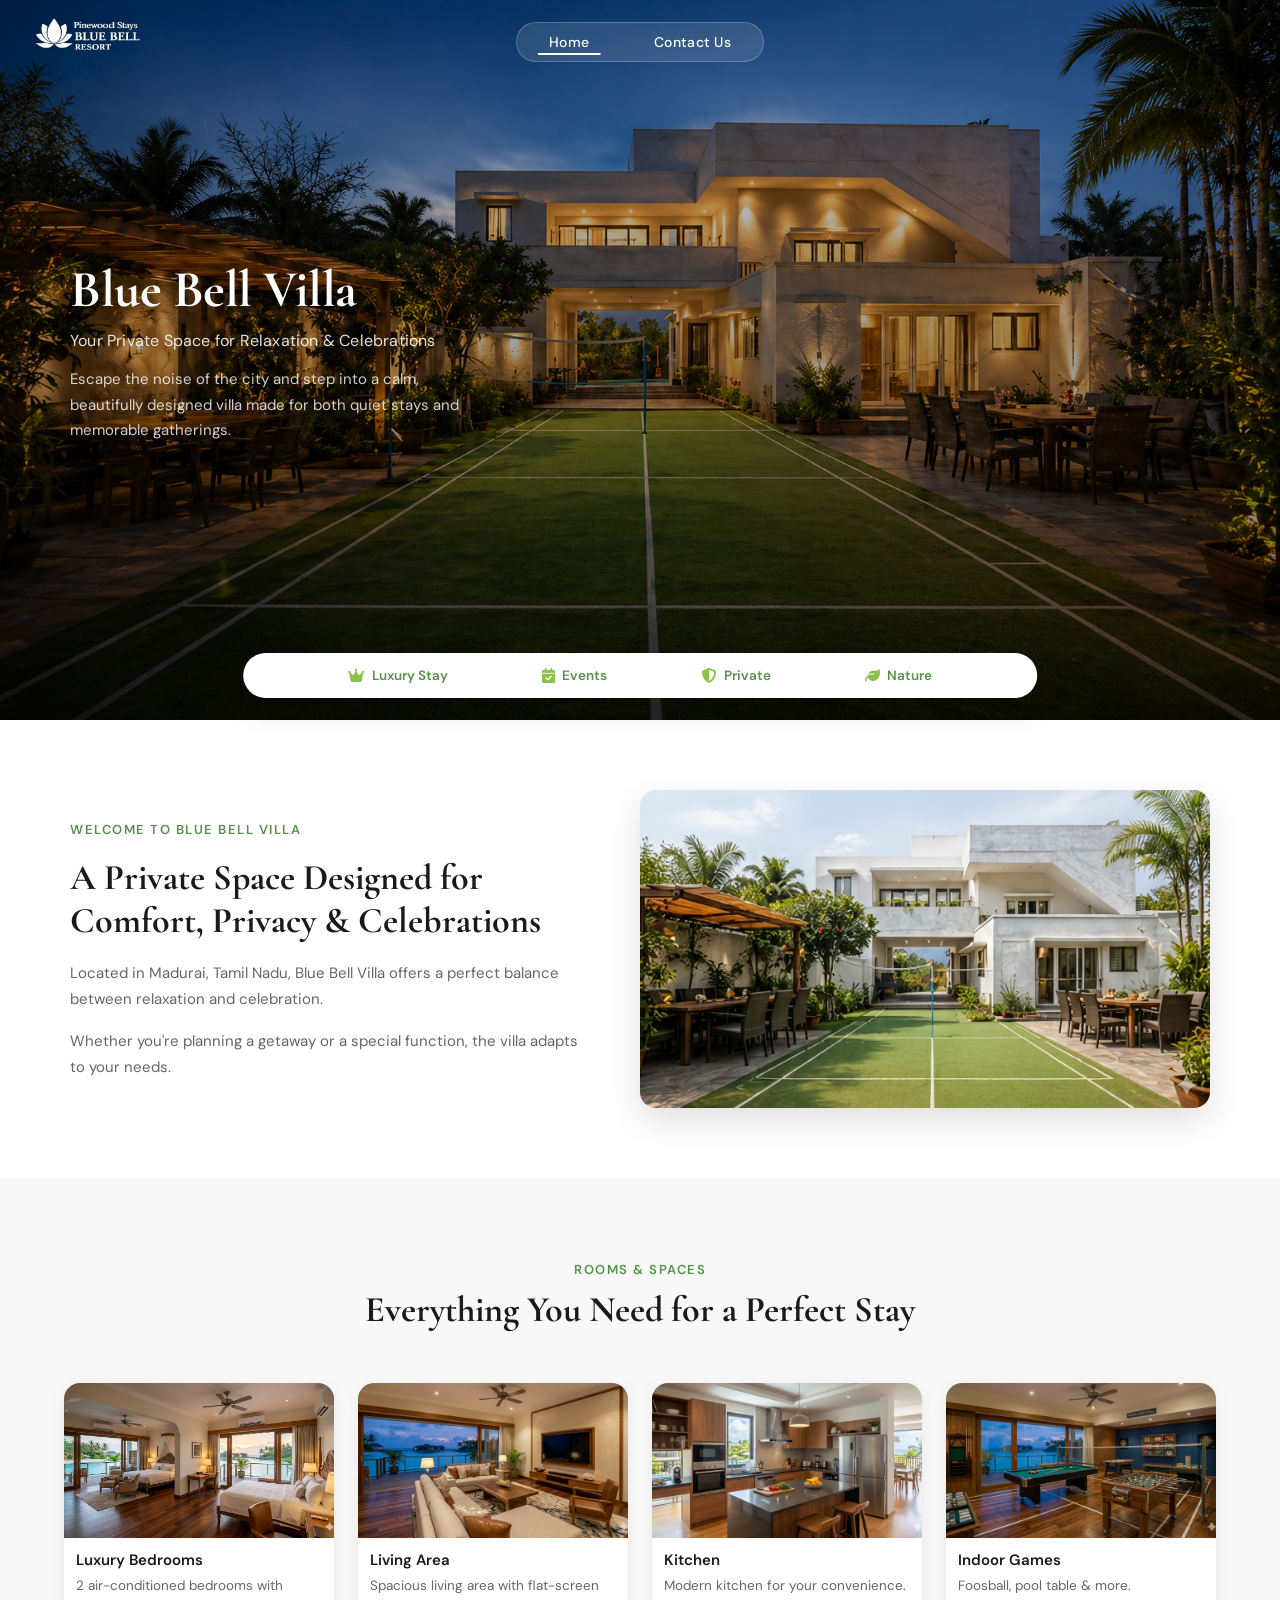
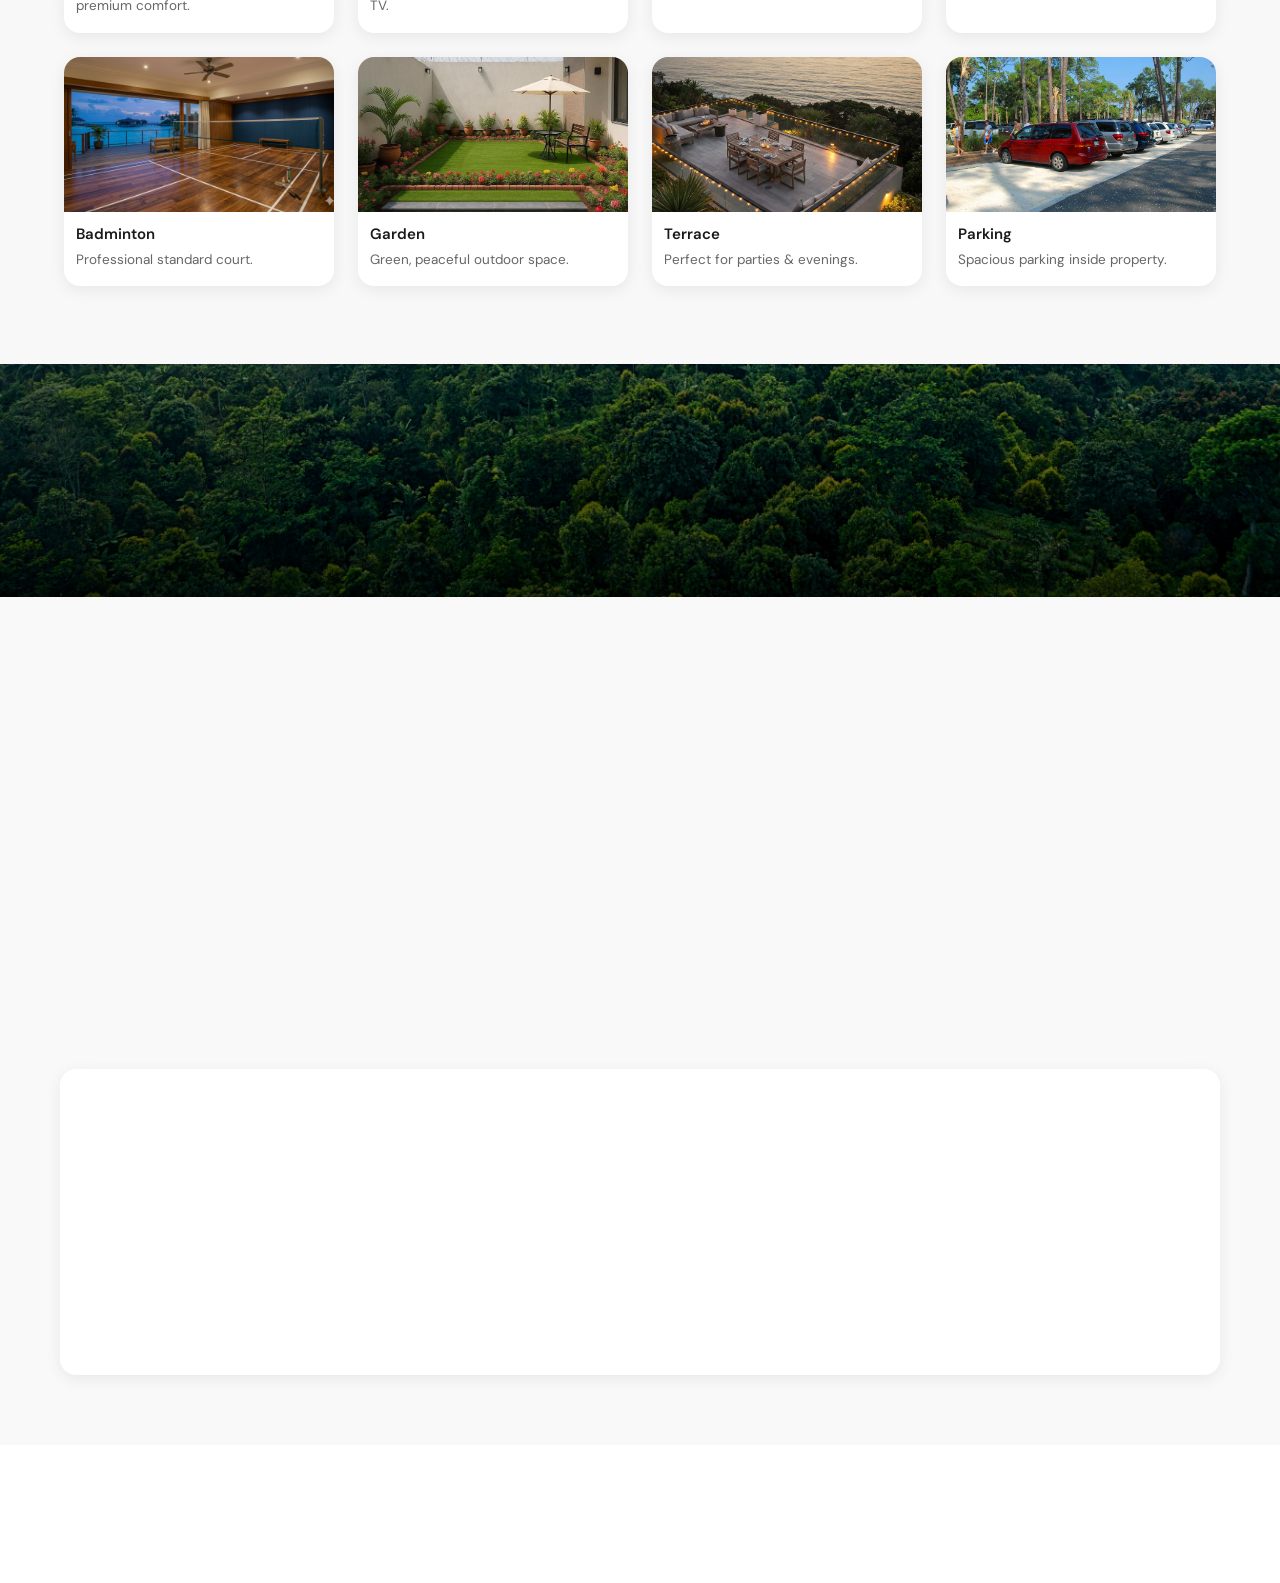
==== index.html @ d3c5258e "Initial project upload" ====
<!DOCTYPE html>
<html lang="en">
<head>
    <meta charset="UTF-8">
    <link rel="stylesheet" href="index.css">
    <link rel="stylesheet" href="https://cdnjs.cloudflare.com/ajax/libs/font-awesome/6.5.0/css/all.min.css">
    <meta name="viewport" content="width=device-width, initial-scale=1.0">
    <title>Bluebell Resort</title>
</head>

<body>

<header class="reveal">
    <div class="logo">
        <img src="images/Logo.png" alt="Bluebell Logo">
    </div>
    <div class="navigate">
        <a href="index.html" class="active">Home</a>
        <a href="contact.html">Contact Us</a>
    </div>
</header>

<section class="hero">
    <div class="container">
        <div class="intro reveal">
            <h2>Blue Bell Villa</h2>
            <h4>Your Private Space for Relaxation &amp; Celebrations</h4>
            <p>Escape the noise of the city and step into a calm, beautifully designed villa made for both quiet stays and memorable gatherings.</p>
        </div>
    </div>

    <div class="bottom-content reveal delay-2">
        <div class="feature"><i class="fa-solid fa-crown"></i> Luxury Stay</div>
        <div class="feature"><i class="fa-solid fa-calendar-check"></i> Events</div>
        <div class="feature"><i class="fa-solid fa-shield-halved"></i> Private</div>
        <div class="feature"><i class="fa-solid fa-leaf"></i> Nature</div>
    </div>
</section>

<section class="main">
    <div class="container">
        <div class="welcome-section reveal">
            <p>Welcome to Blue Bell Villa</p>
            <h2>A Private Space Designed for Comfort, Privacy &amp; Celebrations</h2>
            <p>Located in Madurai, Tamil Nadu, Blue Bell Villa offers a perfect balance between relaxation and celebration.</p>
            <p>Whether you're planning a getaway or a special function, the villa adapts to your needs.</p>
        </div>
        <img src="./images/resort-image.png" alt="resort-image" class="reveal delay-2">
    </div>
</section>

<section class="rooms">
    <div class="rooms-header reveal">
        <p class="sub-title">Rooms &amp; Spaces</p>
        <h2>Everything You Need for a Perfect Stay</h2>
    </div>

    <div class="rooms-grid">
        <div class="card reveal delay-1">
            <img src="images/Luxury Bedrooms.jpg" alt="Luxury Bedrooms">
            <h4>Luxury Bedrooms</h4>
            <p>2 air-conditioned bedrooms with premium comfort.</p>
        </div>
        <div class="card reveal delay-2">
            <img src="images/Living Area.png" alt="Living Area">
            <h4>Living Area</h4>
            <p>Spacious living area with flat-screen TV.</p>
        </div>
        <div class="card reveal delay-3">
            <img src="images/Fully Equipped Modern Kitchen.png" alt="Kitchen">
            <h4>Kitchen</h4>
            <p>Modern kitchen for your convenience.</p>
        </div>
        <div class="card reveal delay-4">
            <img src="images/Indoor games.png" alt="Indoor Games">
            <h4>Indoor Games</h4>
            <p>Foosball, pool table &amp; more.</p>
        </div>
        <div class="card reveal delay-1">
            <img src="images/Badmitton court.png" alt="Badminton">
            <h4>Badminton</h4>
            <p>Professional standard court.</p>
        </div>
        <div class="card reveal delay-2">
            <img src="images/Garden area.jpg" alt="Garden">
            <h4>Garden</h4>
            <p>Green, peaceful outdoor space.</p>
        </div>
        <div class="card reveal delay-3">
            <img src="images/Open terrace.jpg" alt="Terrace">
            <h4>Terrace</h4>
            <p>Perfect for parties &amp; evenings.</p>
        </div>
        <div class="card reveal delay-4">
            <img src="images/Ample parking.jpg" alt="Parking">
            <h4>Parking</h4>
            <p>Spacious parking inside property.</p>
        </div>
    </div>
</section>

<section class="sm-sec">
    <div class="sm-div">
        <h1 class="reveal">Celebrate, Play, Relax — All in One Place</h1>
        <div class="feature-strip">
            <div class="feature-item reveal delay-1">
                <i class="fa-solid fa-house"></i>
                <div>
                    <p>Spacious Villa</p>
                    <span>Large Groups</span>
                </div>
            </div>
            <div class="feature-item reveal delay-2">
                <i class="fa-solid fa-person-running"></i>
                <div>
                    <p>Indoor &amp; Outdoor</p>
                    <span>Activities</span>
                </div>
            </div>
            <div class="feature-item reveal delay-3">
                <i class="fa-solid fa-calendar-check"></i>
                <div>
                    <p>Events</p>
                    <span>Celebrations</span>
                </div>
            </div>
            <div class="feature-item reveal delay-4">
                <i class="fa-solid fa-location-dot"></i>
                <div>
                    <p>Peaceful</p>
                    <span>Location</span>
                </div>
            </div>
        </div>
    </div>
</section>

<section class="occasion">
    <div class="occasion-header reveal">
        <h2>Perfect For Every Occasion</h2>
    </div>

    <div class="occasion-cards">
        <div class="o-card reveal delay-1">
            <img src="images/birthday parties.jpg" alt="Birthday Parties">
            <h4>Birthday Parties</h4>
            <p>Make birthdays memorable with your loved ones.</p>
        </div>
        <div class="o-card reveal delay-2">
            <img src="images/Pre-wedding.jpg" alt="Pre-Wedding Shoots">
            <h4>Pre-Wedding Shoots</h4>
            <p>Capture beautiful moments in a stunning setting.</p>
        </div>
        <div class="o-card reveal delay-3">
            <img src="images/haldi.jpg" alt="Haldi Functions">
            <h4>Haldi Functions</h4>
            <p>Celebrate traditions with joy &amp; togetherness.</p>
        </div>
        <div class="o-card reveal delay-4">
            <img src="images/60th marriage.jpg" alt="60th Marriage Celebrations">
            <h4>60th Marriage Celebrations</h4>
            <p>Cherish milestones with a grand celebration.</p>
        </div>
    </div>

    <div class="occasion-bottom">
        <div class="o-left reveal">
            <h2>Outdoor Experience</h2>
            <div class="o-feature">
                <i class="fa-solid fa-tree"></i>
                <p>Lush Green Garden</p>
            </div>
            <div class="o-feature">
                <i class="fa-solid fa-wind"></i>
                <p>Fresh Air &amp; Nature</p>
            </div>
            <div class="o-feature">
                <i class="fa-solid fa-users"></i>
                <p>Perfect for Gatherings</p>
            </div>
        </div>

        <div class="o-center reveal delay-2">
            <img src="images/outdoor.jpg" alt="Outdoor">
        </div>

        <div class="o-right reveal delay-3">
            <h3>Ready to Plan Your Stay?</h3>
            <button>Book Your Stay Now</button>
        </div>
    </div>
</section>

<footer class="footer reveal">
    <div class="footer-container">
        <div class="footer-left">
            <img src="images/Logo.png" alt="Bluebell Logo">
        </div>
        <div class="footer-center">
            <p><i class="fa-solid fa-phone"></i> +91 97980 12345</p>
            <p><i class="fa-solid fa-envelope"></i> info@bluebellvilla.com</p>
        </div>
        <div class="footer-right">
            <p><i class="fa-solid fa-location-dot"></i> Madurai</p>
            <div class="social-icons">
                <i class="fa-brands fa-facebook"></i>
                <i class="fa-brands fa-instagram"></i>
                <i class="fa-brands fa-whatsapp"></i>
            </div>
        </div>
    </div>
</footer>

<script>
    const reveals = document.querySelectorAll(".reveal");

    function revealOnScroll() {
        const trigger = window.innerHeight * 0.88;
        reveals.forEach(el => {
            if (el.getBoundingClientRect().top < trigger) {
                el.classList.add("active");
            }
        });
    }

    window.addEventListener("scroll", revealOnScroll);

    setTimeout(revealOnScroll, 80);
</script>

</body>
</html>
---- index.css ----
@import url('https://fonts.googleapis.com/css2?family=Cormorant+Garamond:wght@400;500;600;700&family=DM+Sans:wght@300;400;500;600&display=swap');

* {
    box-sizing: border-box;
}

:root {
    --green: #58904d;
    --green-dark: #2d5a27;
    --green-light: #eef5ec;
    --green-accent: #8bc34a;
    --text-dark: #1a1a1a;
    --text-mid: #444;
    --text-light: #666;
    --bg-soft: #f8f8f8;
    --white: #ffffff;
    --shadow-sm: 0 4px 16px rgba(0,0,0,0.07);
    --shadow-md: 0 12px 32px rgba(0,0,0,0.13);
    --radius: 16px;
    --radius-sm: 10px;
    --radius-pill: 30px;
}

body {
    margin: 0;
    font-family: 'DM Sans', sans-serif;
    overflow-x: hidden;
    color: var(--text-dark);
    background: var(--white);
}

/* ─── HEADER ─── */

header {
    position: absolute;
    width: 100%;
    top: 0;
    left: 0;
    display: flex;
    justify-content: center;
    align-items: center;
    padding: 22px 30px;
    z-index: 10;
}

.logo {
    position: absolute;
    left: 30px;
}

.logo img {
    width: 120px;
}

.navigate {
    display: flex;
    border-radius: var(--radius-pill);
    background: rgba(255,255,255,0.12);
    backdrop-filter: blur(10px);
    border: 1px solid rgba(255,255,255,0.22);
    overflow: hidden;
}

.navigate a {
    text-align: center;
    padding: 10px 32px;
    text-decoration: none;
    color: white;
    font-family: 'DM Sans', sans-serif;
    font-size: 14px;
    font-weight: 500;
    letter-spacing: 0.3px;
    position: relative;
    display: inline-block;
    will-change: transform;
}

.navigate a::after {
    content: "";
    position: absolute;
    left: 50%;
    bottom: 6px;
    width: 60%;
    height: 2px;
    background: white;
    border-radius: 2px;
    transform: translateX(-50%) scaleX(0);
    transform-origin: center;
    transition: transform 0.28s ease;
}

.navigate a:hover::after,
.navigate a.active::after {
    transform: translateX(-50%) scaleX(1);
}

/* ─── HERO ─── */

.hero {
    height: 80vh;
    display: flex;
    align-items: center;
    position: relative;
    background-image:
        linear-gradient(rgba(0,0,0,0.18), rgba(0,0,0,0.58)),
        url("images/hero.png");
    background-size: cover;
    background-position: center;
    background-repeat: no-repeat;
}

.container {
    max-width: 1200px;
    margin: 0 auto;
    padding: 0 30px;
}

.hero .container {
    display: flex;
    justify-content: space-between;
    align-items: center;
    width: 100%;
}

.intro {
    width: 50%;
    color: white;
}

.intro h2 {
    font-family: 'Cormorant Garamond', serif;
    font-size: 52px;
    font-weight: 700;
    line-height: 1.1;
    margin: 0 0 12px;
    letter-spacing: -0.5px;
}

.intro h4 {
    font-size: 16px;
    font-weight: 400;
    margin: 0 0 16px;
    opacity: 0.88;
    letter-spacing: 0.2px;
}

.intro p {
    font-size: 15px;
    line-height: 1.7;
    opacity: 0.8;
    max-width: 400px;
}

.bottom-content {
    width: 62%;
    position: absolute;
    bottom: 22px;
    left: 50%;
    transform: translateX(-50%);
    display: flex;
    justify-content: space-evenly;
    gap: 20px;
    padding: 14px 30px;
    background: white;
    border-radius: var(--radius-pill);
    color: var(--green);
    font-size: 13.5px;
    font-weight: 600;
    box-shadow: var(--shadow-md);
}

.feature {
    display: flex;
    align-items: center;
    gap: 7px;
}

.feature i {
    font-size: 15px;
    color: var(--green-accent);
}

/* ─── MAIN WELCOME ─── */

.main {
    padding: 70px 0;
}

.main .container {
    display: flex;
    align-items: center;
    gap: 50px;
}

.welcome-section {
    width: 50%;
}

.welcome-section p:first-child {
    color: var(--green);
    font-weight: 600;
    font-size: 13px;
    letter-spacing: 1.5px;
    text-transform: uppercase;
    margin-bottom: 14px;
}

.welcome-section h2 {
    font-family: 'Cormorant Garamond', serif;
    font-size: 36px;
    font-weight: 700;
    line-height: 1.2;
    margin: 0 0 18px;
    color: var(--text-dark);
}

.welcome-section p {
    color: var(--text-light);
    line-height: 1.75;
    font-size: 15px;
    margin-bottom: 12px;
}

.main img {
    width: 50%;
    border-radius: var(--radius);
    object-fit: cover;
    box-shadow: var(--shadow-md);
}

/* ─── ROOMS ─── */

.rooms {
    padding: 70px 60px;
    background: var(--bg-soft);
}

.rooms-header {
    text-align: center;
    margin-bottom: 44px;
}

.sub-title {
    color: var(--green);
    font-weight: 600;
    font-size: 13px;
    letter-spacing: 1.5px;
    text-transform: uppercase;
    display: block;
    margin-bottom: 10px;
}

.rooms-header h2 {
    font-family: 'Cormorant Garamond', serif;
    font-size: 36px;
    font-weight: 700;
    margin: 0;
    color: var(--text-dark);
}

.rooms-grid {
    display: grid;
    grid-template-columns: repeat(4, 1fr);
    gap: 24px;
    padding: 8px 4px;
}

/* ─── CARD (hover fixed) ─── */

.card {
    background: white;
    border-radius: var(--radius);
    overflow: hidden;
    padding-bottom: 16px;
    box-shadow: var(--shadow-sm);
}

.card img {
    width: 100%;
    height: 155px;
    object-fit: cover;
    display: block;
    transition: transform 0.42s ease;
}

.card:hover img {
    transform: scale(1.04);
}

.card h4 {
    margin: 12px 12px 6px;
    font-size: 15px;
    font-weight: 600;
    color: var(--text-dark);
}

.card p {
    margin: 0 12px;
    font-size: 13.5px;
    color: var(--text-light);
    line-height: 1.5;
}

/* ─── SM SECTION ─── */

.sm-sec {
    padding: 50px 30px;
    display: flex;
    align-items: center;
    justify-content: center;
    background-image:
        linear-gradient(rgba(0,0,0,0.32), rgba(0,0,0,0.68)),
        url("./images/bg.jpg");
    background-size: cover;
    background-position: center bottom;
    background-repeat: no-repeat;
}

.sm-div {
    width: 100%;
    max-width: 1100px;
    text-align: center;
    color: white;
}

.sm-div h1 {
    font-family: 'Cormorant Garamond', serif;
    font-size: 38px;
    font-weight: 700;
    margin: 0 0 44px;
    letter-spacing: -0.3px;
}

.feature-strip {
    display: flex;
    justify-content: center;
    align-items: center;
    gap: 50px;
}

.feature-item {
    display: flex;
    align-items: center;
    gap: 12px;
}

.feature-item i {
    font-size: 24px;
    color: var(--green-accent);
}

.feature-item p {
    margin: 0 0 2px;
    font-weight: 600;
    font-size: 15px;
}

.feature-item span {
    font-size: 13px;
    color: rgba(255,255,255,0.65);
}

/* ─── OCCASION ─── */

.occasion {
    padding: 70px 60px;
    background: #f9f9f9;
}

.occasion-header {
    text-align: center;
    margin-bottom: 44px;
}

.occasion-header h2 {
    font-family: 'Cormorant Garamond', serif;
    font-size: 36px;
    font-weight: 700;
    margin: 0;
    color: var(--text-dark);
}

.occasion-cards {
    display: grid;
    grid-template-columns: repeat(4, 1fr);
    gap: 24px;
    margin-bottom: 50px;
    padding: 8px 4px;
}

/* ─── O-CARD (hover fixed) ─── */

.o-card {
    background: white;
    border-radius: var(--radius);
    overflow: hidden;
    padding-bottom: 16px;
    text-align: center;
    box-shadow: var(--shadow-sm);
}

.o-card img {
    width: 100%;
    height: 155px;
    object-fit: cover;
    display: block;
    transition: transform 0.42s ease;
}

.o-card:hover img {
    transform: scale(1.05);
}

.o-card h4 {
    margin: 12px 12px 6px;
    font-size: 15px;
    font-weight: 600;
    color: var(--text-dark);
}

.o-card p {
    font-size: 13.5px;
    color: var(--text-light);
    margin: 0 12px;
    line-height: 1.5;
}

/* ─── OCCASION BOTTOM ─── */

.occasion-bottom {
    display: flex;
    gap: 36px;
    align-items: center;
    border-radius: var(--radius);
    padding: 30px 20px;
    background: white;
    box-shadow: var(--shadow-sm);
}

.o-left {
    flex: 1;
    padding-left: 20px;
}

.o-left > h2 {
    font-family: 'Cormorant Garamond', serif;
    font-size: 32px;
    font-weight: 700;
    color: var(--green);
    margin: 0 0 28px;
}

.o-feature {
    display: flex;
    align-items: center;
    gap: 14px;
    margin-bottom: 18px;
}

.o-feature i {
    font-size: 18px;
    color: var(--green);
    background: var(--green-light);
    padding: 10px;
    border-radius: 50%;
    width: 40px;
    height: 40px;
    display: flex;
    align-items: center;
    justify-content: center;
}

.o-feature p {
    margin: 0;
    font-weight: 600;
    font-size: 15px;
    color: var(--text-dark);
}

.o-center {
    flex: 1;
}

.o-center img {
    width: 100%;
    border-radius: var(--radius);
    display: block;
    object-fit: cover;
}

.o-right {
    flex: 1;
    background: var(--green-light);
    padding: 30px 24px;
    border-radius: var(--radius);
}

.o-right h3 {
    font-family: 'Cormorant Garamond', serif;
    font-size: 24px;
    font-weight: 700;
    color: var(--text-dark);
    margin: 0 0 14px;
}

.o-right button {
    margin-top: 12px;
    padding: 12px 26px;
    border: none;
    background: var(--green);
    color: white;
    border-radius: var(--radius-pill);
    font-family: 'DM Sans', sans-serif;
    font-size: 14px;
    font-weight: 600;
    cursor: pointer;
    transition: background 0.25s ease, transform 0.2s ease;
}

.o-right button:hover {
    background: var(--green-dark);
    transform: translateY(-2px);
}

/* ─── FOOTER ─── */

.footer {
    padding: 40px 30px;
    background-color: var(--green);
    color: white;
}

.footer-container {
    max-width: 1200px;
    margin: auto;
    display: flex;
    justify-content: space-between;
    align-items: center;
}

.footer-left img {
    width: 80px;
}

.footer-center p,
.footer-right p {
    margin: 5px 0;
    font-size: 14px;
}

.footer-center i,
.footer-right i {
    margin-right: 8px;
    color: var(--green-accent);
}

.social-icons {
    margin-top: 12px;
}

.social-icons i {
    margin-right: 12px;
    font-size: 18px;
    cursor: pointer;
    transition: color 0.2s ease, transform 0.2s ease;
}

.social-icons i:hover {
    color: var(--green-accent);
    transform: translateY(-2px);
}

/* ─── REVEAL ANIMATION ─── */
/* This is the ONLY place opacity transition lives */

.reveal {
    opacity: 0;
    transition: opacity 0.9s ease;
}

.reveal.active {
    opacity: 1;
}

/* Delay classes affect only the reveal — not hover */
.delay-1 { transition-delay: 0.12s; }
.delay-2 { transition-delay: 0.24s; }
.delay-3 { transition-delay: 0.38s; }
.delay-4 { transition-delay: 0.52s; }

/* ─── CONTACT PAGE ─── */

.contact-hero {
    height: 45vh;
    display: flex;
    align-items: flex-end;
    padding-bottom: 50px;
    background-image:
        linear-gradient(rgba(0,0,0,0.32), rgba(0,0,0,0.62)),
        url("images/outdoor.jpg");
    background-size: cover;
    background-position: center;
    background-repeat: no-repeat;
}

.contact-hero-content {
    padding-left: 60px;
    color: white;
}

.contact-hero-content h1 {
    font-family: 'Cormorant Garamond', serif;
    font-size: 56px;
    font-weight: 700;
    margin: 0 0 12px;
    letter-spacing: -1px;
}

.contact-hero-line {
    width: 50px;
    height: 3px;
    background: var(--green-accent);
    margin-bottom: 16px;
    border-radius: 2px;
}

.contact-hero-content p {
    margin: 4px 0;
    font-size: 15px;
    opacity: 0.88;
}

.contact-body {
    background: #f4f6f3;
    padding: 60px 40px;
    min-height: 60vh;
}

.contact-card {
    max-width: 1100px;
    margin: 0 auto;
    background: white;
    border-radius: 20px;
    box-shadow: 0 8px 40px rgba(0,0,0,0.09);
    display: flex;
    overflow: hidden;
}

.contact-left {
    width: 38%;
    padding: 48px 42px;
    flex-shrink: 0;
}

.contact-left h2,
.contact-right h2 {
    font-family: 'Cormorant Garamond', serif;
    font-size: 28px;
    font-weight: 700;
    margin: 0 0 10px;
    color: var(--text-dark);
}

.contact-underline {
    width: 40px;
    height: 3px;
    background: var(--green-accent);
    border-radius: 2px;
    margin-bottom: 18px;
}

.contact-intro {
    font-size: 14px;
    color: var(--text-light);
    margin-bottom: 30px;
    line-height: 1.7;
}

.contact-info-item {
    display: flex;
    align-items: flex-start;
    gap: 14px;
    margin-bottom: 22px;
}

.contact-icon {
    width: 38px;
    height: 38px;
    background: var(--green-light);
    border-radius: 50%;
    display: flex;
    align-items: center;
    justify-content: center;
    flex-shrink: 0;
}

.contact-icon i {
    color: var(--green);
    font-size: 15px;
}

.contact-info-item p {
    margin: 0;
    font-size: 13.5px;
    color: var(--text-mid);
    line-height: 1.65;
}

.info-label {
    font-weight: 700 !important;
    color: var(--text-dark) !important;
    font-size: 13px !important;
    margin-bottom: 3px !important;
}

.contact-divider {
    width: 1px;
    background: #ebebeb;
    margin: 40px 0;
    flex-shrink: 0;
}

.contact-right {
    flex: 1;
    padding: 48px 42px;
}

.form-row {
    display: flex;
    gap: 16px;
    margin-bottom: 16px;
}

.form-row input,
.form-row textarea {
    flex: 1;
    padding: 14px 16px;
    border: 1.5px solid #e4e4e4;
    border-radius: var(--radius-sm);
    font-size: 14px;
    font-family: 'DM Sans', sans-serif;
    color: var(--text-dark);
    background: #fafafa;
    outline: none;
    transition: border-color 0.25s ease, box-shadow 0.25s ease, background 0.25s ease;
}

.form-row input:focus,
.form-row textarea:focus {
    border-color: var(--green);
    box-shadow: 0 0 0 3px rgba(88,144,77,0.1);
    background: white;
}

.form-row textarea {
    height: 135px;
    resize: vertical;
}

.send-btn {
    margin-top: 8px;
    padding: 13px 30px;
    background: var(--green-dark);
    color: white;
    border: none;
    border-radius: var(--radius-pill);
    font-family: 'DM Sans', sans-serif;
    font-size: 14px;
    font-weight: 600;
    cursor: pointer;
    display: inline-flex;
    align-items: center;
    gap: 9px;
    transition: background 0.25s ease, transform 0.2s ease, box-shadow 0.25s ease;
}

.send-btn:hover {
    background: var(--green);
    transform: translateY(-2px);
    box-shadow: 0 6px 18px rgba(88,144,77,0.3);
}

/* ─── RESPONSIVE ─── */

@media (max-width: 1024px) {
    .rooms { padding: 50px 30px; }
    .rooms-grid { grid-template-columns: repeat(2, 1fr); }
    .occasion { padding: 50px 30px; }
    .occasion-cards { grid-template-columns: repeat(2, 1fr); }

    .occasion-bottom {
        flex-direction: column;
    }

    .o-left {
        padding-left: 0;
        width: 100%;
    }

    .o-center,
    .o-right { width: 100%; }

    .sm-div h1 { font-size: 28px; }
    .feature-strip { flex-wrap: wrap; gap: 24px; justify-content: center; }

    .contact-card { flex-direction: column; }
    .contact-left { width: 100%; padding: 35px 30px; }
    .contact-divider { width: auto; height: 1px; margin: 0 40px; }
    .contact-right { padding: 35px 30px; }

    .footer-container { flex-wrap: wrap; gap: 20px; justify-content: center; text-align: center; }
}

@media (max-width: 768px) {
    header { padding: 15px 20px; justify-content: space-between; }
    .logo { position: static; }
    .logo img { width: 90px; }

    .navigate a { padding: 9px 18px; font-size: 13px; }

    .hero { height: 70vh; }
    .intro { width: 85%; }
    .intro h2 { font-size: 36px; }

    .bottom-content {
        width: 90%;
        flex-wrap: wrap;
        gap: 10px;
        font-size: 12px;
        padding: 10px 18px;
    }

    .main .container { flex-direction: column; }
    .welcome-section { width: 100%; }
    .main img { width: 100%; }

    .rooms { padding: 40px 20px; }
    .rooms-grid { grid-template-columns: repeat(2, 1fr); gap: 16px; }

    .occasion { padding: 40px 20px; }
    .occasion-cards { grid-template-columns: repeat(2, 1fr); gap: 16px; }

    .contact-hero { height: 40vh; padding-bottom: 30px; }
    .contact-hero-content { padding-left: 25px; }
    .contact-hero-content h1 { font-size: 38px; }

    .contact-body { padding: 30px 16px; }
    .contact-left { padding: 25px 20px; }
    .contact-right { padding: 25px 20px; }
    .contact-divider { margin: 0 20px; }
    .form-row { flex-direction: column; gap: 12px; }
}

@media (max-width: 480px) {
    .navigate a::after { display: none; }

    .hero { height: 62vh; }
    .intro { width: 95%; }
    .intro h2 { font-size: 28px; }
    .intro h4 { font-size: 13px; }
    .bottom-content { display: none; }

    .rooms-grid { grid-template-columns: 1fr; }
    .occasion-cards { grid-template-columns: 1fr; }

    .rooms-header h2,
    .occasion-header h2 { font-size: 26px; }

    .sm-div h1 { font-size: 22px; }

    .contact-hero-content h1 { font-size: 30px; }
    .contact-hero-content p { font-size: 13px; }

    .footer-container { flex-direction: column; align-items: center; gap: 16px; }
}
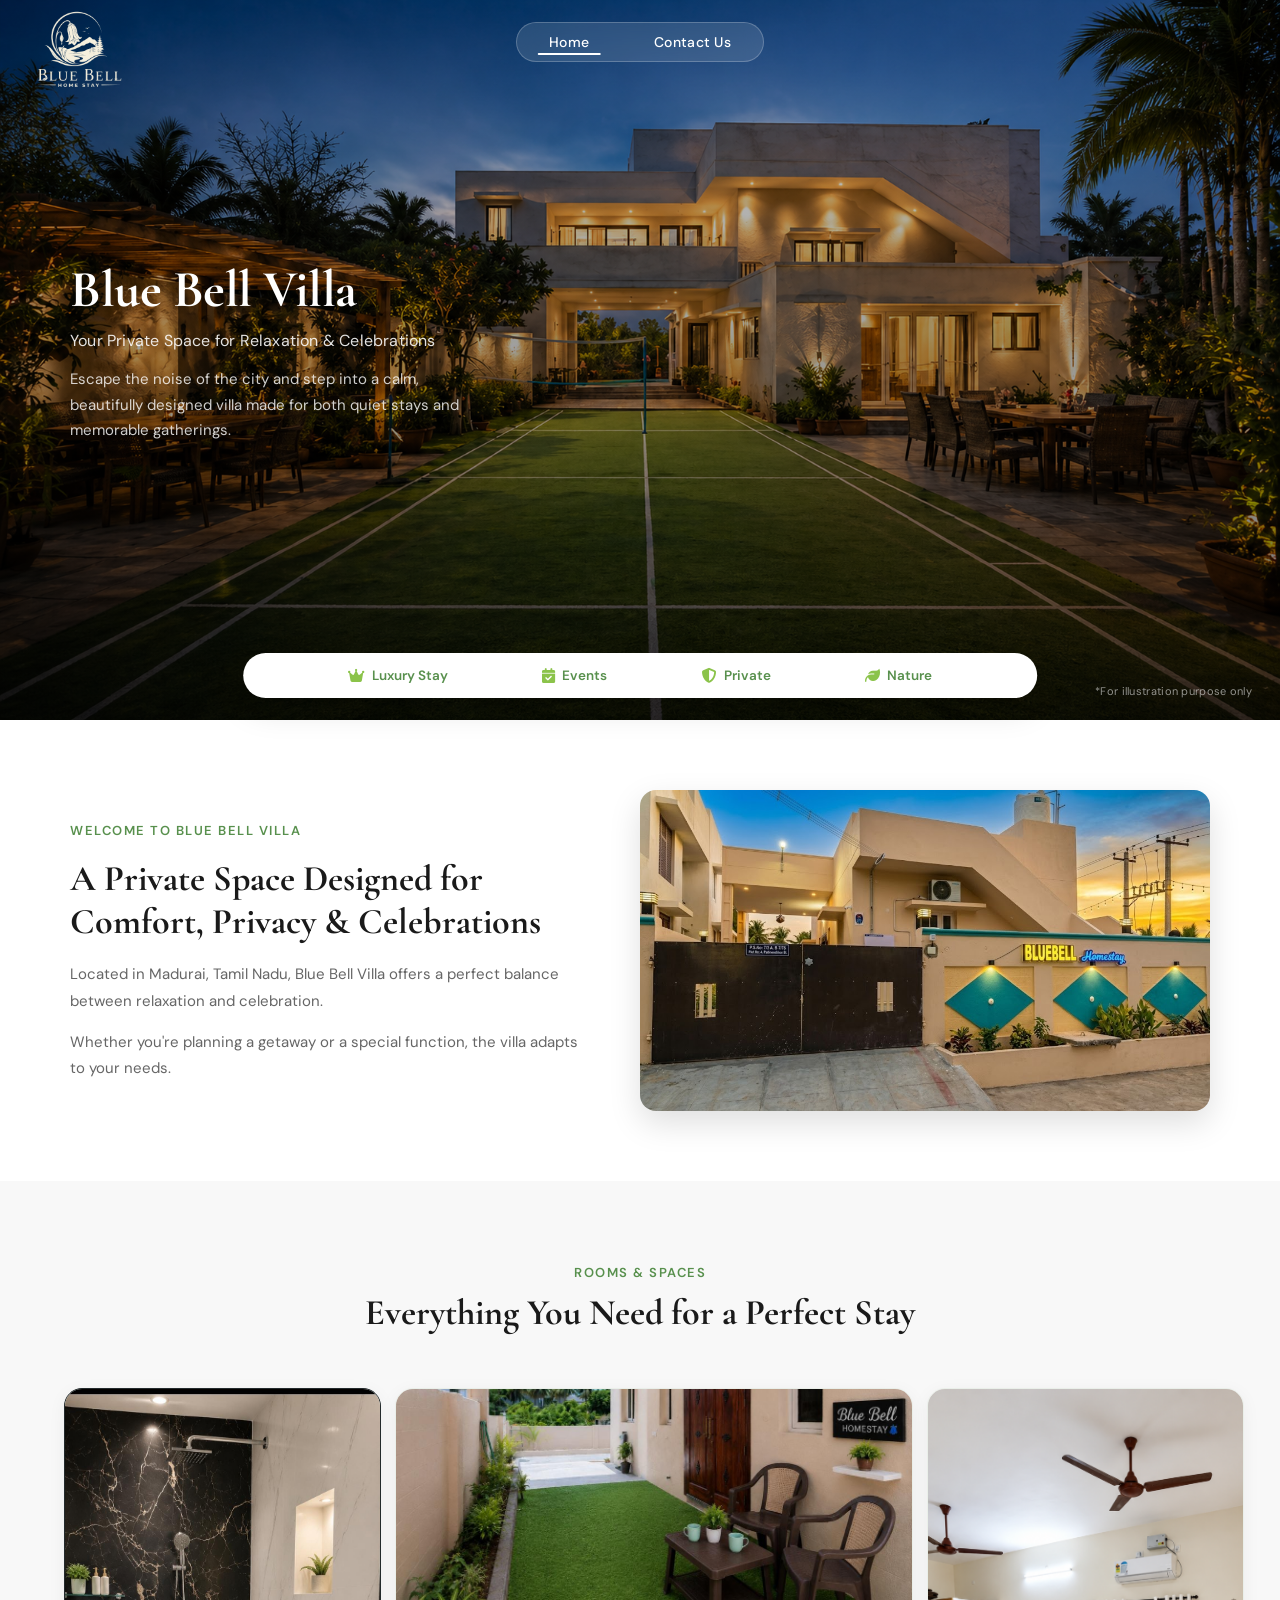
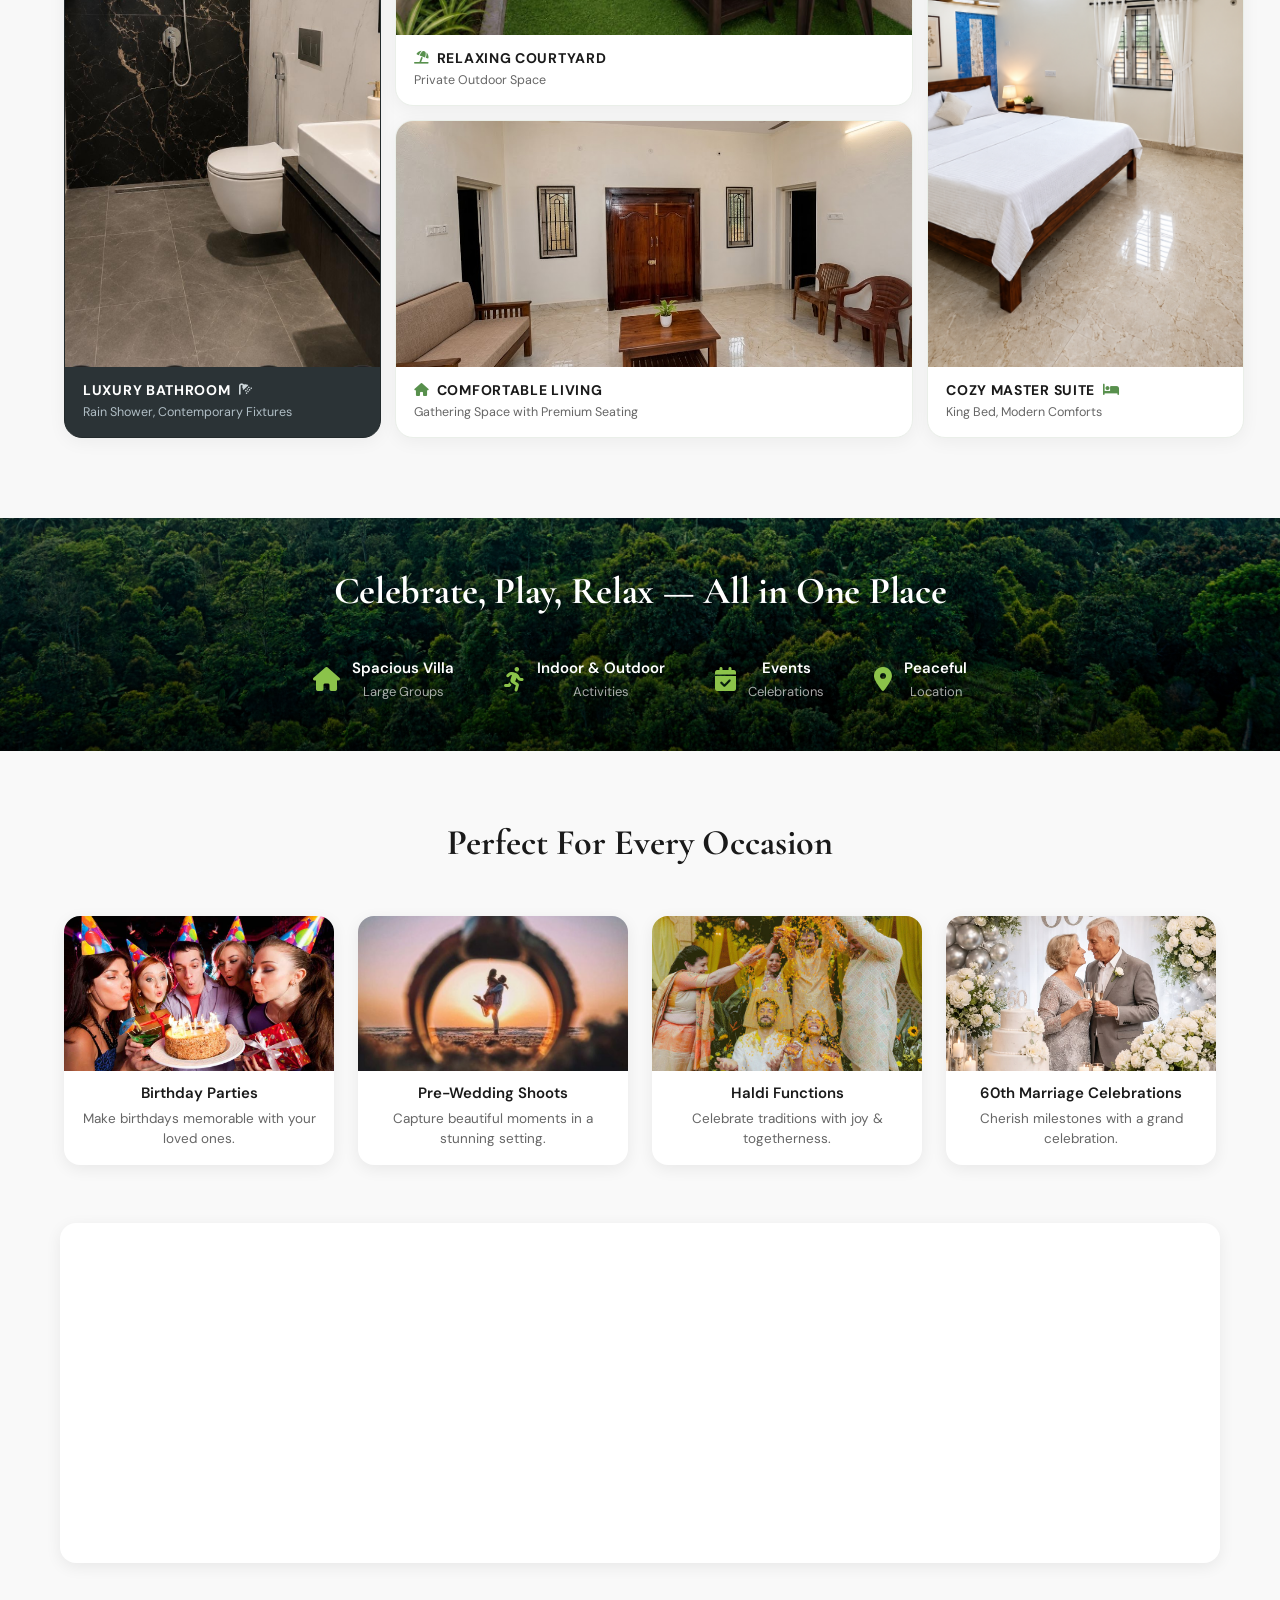
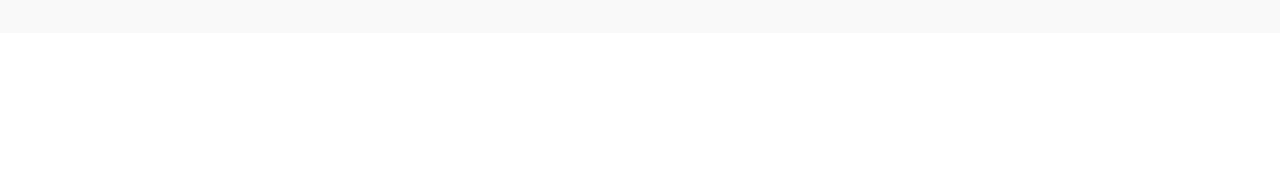
==== commit 54005c20: "chore: finalize deployment-ready resort website" ====
--- a/index.html
+++ b/index.html
@@ -35,6 +35,8 @@
         <div class="feature"><i class="fa-solid fa-shield-halved"></i> Private</div>
         <div class="feature"><i class="fa-solid fa-leaf"></i> Nature</div>
     </div>
+
+    <span class="hero-disclaimer">*For illustration purpose only</span>
 </section>
 
 <section class="main">
@@ -45,7 +47,7 @@
             <p>Located in Madurai, Tamil Nadu, Blue Bell Villa offers a perfect balance between relaxation and celebration.</p>
             <p>Whether you're planning a getaway or a special function, the villa adapts to your needs.</p>
         </div>
-        <img src="./images/resort-image.png" alt="resort-image" class="reveal delay-2">
+        <img src="./images/Outdoor.jpeg" alt="resort-image" class="reveal delay-2">
     </div>
 </section>
 
@@ -56,45 +58,60 @@
     </div>
 
     <div class="rooms-grid">
-        <div class="card reveal delay-1">
-            <img src="images/Luxury Bedrooms.jpg" alt="Luxury Bedrooms">
-            <h4>Luxury Bedrooms</h4>
-            <p>2 air-conditioned bedrooms with premium comfort.</p>
-        </div>
-        <div class="card reveal delay-2">
-            <img src="images/Living Area.png" alt="Living Area">
-            <h4>Living Area</h4>
-            <p>Spacious living area with flat-screen TV.</p>
-        </div>
-        <div class="card reveal delay-3">
-            <img src="images/Fully Equipped Modern Kitchen.png" alt="Kitchen">
-            <h4>Kitchen</h4>
-            <p>Modern kitchen for your convenience.</p>
-        </div>
-        <div class="card reveal delay-4">
-            <img src="images/Indoor games.png" alt="Indoor Games">
-            <h4>Indoor Games</h4>
-            <p>Foosball, pool table &amp; more.</p>
-        </div>
-        <div class="card reveal delay-1">
-            <img src="images/Badmitton court.png" alt="Badminton">
-            <h4>Badminton</h4>
-            <p>Professional standard court.</p>
-        </div>
-        <div class="card reveal delay-2">
-            <img src="images/Garden area.jpg" alt="Garden">
-            <h4>Garden</h4>
-            <p>Green, peaceful outdoor space.</p>
-        </div>
-        <div class="card reveal delay-3">
-            <img src="images/Open terrace.jpg" alt="Terrace">
-            <h4>Terrace</h4>
-            <p>Perfect for parties &amp; evenings.</p>
-        </div>
-        <div class="card reveal delay-4">
-            <img src="images/Ample parking.jpg" alt="Parking">
-            <h4>Parking</h4>
-            <p>Spacious parking inside property.</p>
+        <!-- CARD 1: Left Tall Card (BATHROOM - Vertical) -->
+        <div class="card card-tall card-left card-dark reveal delay-1">
+            <div class="room-image-wrap">
+                <img src="images/Bathroom.jpg" alt="Luxury Bathroom" class="room-img" loading="lazy">
+            </div>
+            <div class="card-info">
+                <div class="card-title-row">
+                    <h4>Luxury Bathroom</h4>
+                    <i class="fa-solid fa-shower"></i>
+                </div>
+                <p>Rain Shower, Contemporary Fixtures</p>
+            </div>
+        </div>
+
+        <!-- CARD 2: Center Top Wide Card (COURTYARD - Horizontal) -->
+        <div class="card card-wide card-center-top reveal delay-2">
+            <div class="room-image-wrap">
+                <img src="images/Courtyard.jpg" alt="Relaxing Courtyard" class="room-img" loading="lazy">
+            </div>
+            <div class="card-info">
+                <div class="card-title-row">
+                    <i class="fa-solid fa-umbrella-beach"></i>
+                    <h4>Relaxing Courtyard</h4>
+                </div>
+                <p>Private Outdoor Space</p>
+            </div>
+        </div>
+
+        <!-- CARD 3: Center Bottom Wide Card (LIVING ROOM - Horizontal) -->
+        <div class="card card-wide card-center-bottom reveal delay-3">
+            <div class="room-image-wrap">
+                <img src="images/Living Area.png" alt="Comfortable Living" class="room-img" loading="lazy">
+            </div>
+            <div class="card-info">
+                <div class="card-title-row">
+                    <i class="fa-solid fa-house"></i>
+                    <h4>Comfortable Living</h4>
+                </div>
+                <p>Gathering Space with Premium Seating</p>
+            </div>
+        </div>
+
+        <!-- CARD 4: Right Tall Card (BEDROOM - Vertical) -->
+        <div class="card card-tall card-right reveal delay-4">
+            <div class="room-image-wrap">
+                <img src="images/Bedroom.png" alt="Cozy Master Suite" class="room-img" loading="lazy">
+            </div>
+            <div class="card-info">
+                <div class="card-title-row">
+                    <h4>Cozy Master Suite</h4>
+                    <i class="fa-solid fa-bed"></i>
+                </div>
+                <p>King Bed, Modern Comforts</p>
+            </div>
         </div>
     </div>
 </section>
@@ -152,7 +169,7 @@
             <p>Capture beautiful moments in a stunning setting.</p>
         </div>
         <div class="o-card reveal delay-3">
-            <img src="images/haldi.jpg" alt="Haldi Functions">
+            <img src="images/Haldi.jpg" alt="Haldi Functions">
             <h4>Haldi Functions</h4>
             <p>Celebrate traditions with joy &amp; togetherness.</p>
         </div>
@@ -165,28 +182,28 @@
 
     <div class="occasion-bottom">
         <div class="o-left reveal">
-            <h2>Outdoor Experience</h2>
+            <h2>Arrival & Homestay Entrance</h2>
             <div class="o-feature">
                 <i class="fa-solid fa-tree"></i>
-                <p>Lush Green Garden</p>
+                <p>Grand Entrance Gate</p>
             </div>
             <div class="o-feature">
                 <i class="fa-solid fa-wind"></i>
-                <p>Fresh Air &amp; Nature</p>
+                <p>Welcoming Nature</p>
             </div>
             <div class="o-feature">
                 <i class="fa-solid fa-users"></i>
-                <p>Perfect for Gatherings</p>
+                <p>Private and Secure Stay</p>
             </div>
         </div>
 
         <div class="o-center reveal delay-2">
-            <img src="images/outdoor.jpg" alt="Outdoor">
+            <img src="images/Outdoor.jpeg" alt="Outdoor">
         </div>
 
         <div class="o-right reveal delay-3">
             <h3>Ready to Plan Your Stay?</h3>
-            <button>Book Your Stay Now</button>
+            <a href="contact.html" class="book-btn">Book Your Stay Now</a>
         </div>
     </div>
 </section>
@@ -197,8 +214,8 @@
             <img src="images/Logo.png" alt="Bluebell Logo">
         </div>
         <div class="footer-center">
-            <p><i class="fa-solid fa-phone"></i> +91 97980 12345</p>
-            <p><i class="fa-solid fa-envelope"></i> info@bluebellvilla.com</p>
+            <p><i class="fa-solid fa-phone"></i> +91 91509 25699</p>
+            <p><i class="fa-solid fa-envelope"></i> bluebellstay2026@gmail.com</p>
         </div>
         <div class="footer-right">
             <p><i class="fa-solid fa-location-dot"></i> Madurai</p>
--- a/index.css
+++ b/index.css
@@ -49,7 +49,8 @@
 }
 
 .logo img {
-    width: 120px;
+    padding-top: 20px;
+    width: 96px;
 }
 
 .navigate {
@@ -180,6 +181,19 @@
     color: var(--green-accent);
 }
 
+.hero-disclaimer {
+    position: absolute;
+    bottom: 22px;
+    right: 28px;
+    font-size: 11px;
+    font-weight: 400;
+    color: rgba(255, 255, 255, 0.55);
+    letter-spacing: 0.3px;
+    pointer-events: none;
+    z-index: 5;
+    user-select: none;
+}
+
 /* ─── MAIN WELCOME ─── */
 
 .main {
@@ -260,45 +274,215 @@
 
 .rooms-grid {
     display: grid;
-    grid-template-columns: repeat(4, 1fr);
-    gap: 24px;
-    padding: 8px 4px;
-}
-
-/* ─── CARD (hover fixed) ─── */
-
-.card {
-    background: white;
-    border-radius: var(--radius);
+    grid-template-columns: 27.5% 45% 27.5%;
+    grid-template-rows: 1fr 1fr;
+    gap: 14px;
+    max-width: 1280px;
+    margin: 0 auto;
+    padding: 10px 4px;
+    align-items: stretch;
+}
+
+/* ─── CARD POSITIONING (EXACT 4 CARDS) ─── */
+
+/* CARD 1: Left Tall Vertical Card */
+.rooms-grid .card-left {
+    grid-column: 1;
+    grid-row: 1 / 3;
+}
+
+/* CARD 2: Center Top Wide Horizontal Card */
+.rooms-grid .card-center-top {
+    grid-column: 2;
+    grid-row: 1;
+}
+
+/* CARD 3: Center Bottom Wide Horizontal Card */
+.rooms-grid .card-center-bottom {
+    grid-column: 2;
+    grid-row: 2;
+}
+
+/* CARD 4: Right Tall Vertical Card */
+.rooms-grid .card-right {
+    grid-column: 3;
+    grid-row: 1 / 3;
+}
+
+/* ─── CARD GENERAL STYLES ─── */
+
+.rooms-grid .card {
+    background: #ffffff;
+    border-radius: 18px;
     overflow: hidden;
-    padding-bottom: 16px;
-    box-shadow: var(--shadow-sm);
-}
-
-.card img {
+    box-shadow: 0 4px 18px rgba(0, 0, 0, 0.05);
+    border: 1px solid #eaefe9;
+    display: flex;
+    flex-direction: column;
+    opacity: 0;
+    transition: opacity 0.7s ease, transform 0.28s ease, box-shadow 0.28s ease;
+    padding-bottom: 0;
+}
+
+.rooms-grid .card.active {
+    opacity: 1;
+}
+
+/* Sequential stagger timing for room cards (0.15s intervals) */
+.rooms-grid .card-left {
+    transition-delay: 0s;
+}
+
+.rooms-grid .card-center-top {
+    transition-delay: 0.15s;
+}
+
+.rooms-grid .card-center-bottom {
+    transition-delay: 0.3s;
+}
+
+.rooms-grid .card-right {
+    transition-delay: 0.45s;
+}
+
+.rooms-grid .card:hover {
+    transform: translateY(-3px);
+    box-shadow: 0 10px 24px rgba(0, 0, 0, 0.09);
+    transition-delay: 0s;
+}
+
+/* Tall Card styling (Left and Right - increased height by ~20%) */
+.rooms-grid .card-tall {
+    height: 100%;
+    min-height: 624px;
+}
+
+/* Wide Card styling (Center Top and Bottom - auto height to fit content without empty space) */
+.rooms-grid .card-wide {
+    height: auto;
+    align-self: start;
+}
+
+/* Dark Theme for Card 1 (Matches reference Luxury Bathroom) */
+.rooms-grid .card.card-dark {
+    background: #2b3336;
+    color: #ffffff;
+    border-color: #232a2c;
+}
+
+.rooms-grid .card.card-dark h4 {
+    color: #ffffff;
+}
+
+.rooms-grid .card.card-dark p {
+    color: #b0bec5;
+}
+
+.rooms-grid .card.card-dark .card-title-row i {
+    color: #cfd8dc;
+}
+
+/* ─── ROOM IMAGES ─── */
+
+.room-image-wrap {
     width: 100%;
-    height: 155px;
+    position: relative;
+    overflow: hidden;
+    background: #eef2ed;
+}
+
+.room-image-wrap .room-img {
+    width: 100%;
+    height: 100%;
     object-fit: cover;
     display: block;
-    transition: transform 0.42s ease;
-}
-
-.card:hover img {
+    transition: transform 0.45s ease;
+}
+
+/* Card hover image zoom effect */
+.rooms-grid .card:hover .room-img {
     transform: scale(1.04);
 }
 
-.card h4 {
-    margin: 12px 12px 6px;
-    font-size: 15px;
-    font-weight: 600;
+/* Tall Card Portrait Image Ratio (Occupies dominant upper portion - scaled +20%) */
+.card-tall .room-image-wrap {
+    flex: 1 1 auto;
+    min-height: 504px;
+    width: 100%;
+}
+
+.card-tall .room-image-wrap .room-img {
+    object-position: center;
+}
+
+/* Specific framing adjustment for Master Suite and Bathroom */
+.card-left .room-image-wrap .room-img {
+    object-position: center 30%;
+}
+
+.card-right .room-image-wrap .room-img {
+    object-position: center 40%;
+}
+
+/* Wide Card Landscape Image Ratio (Normal Landscape 2.1:1 Ratio) */
+.card-wide .room-image-wrap {
+    width: 100%;
+    aspect-ratio: 2.1 / 1;
+    height: auto;
+    overflow: hidden;
+    flex-shrink: 0;
+}
+
+.card-wide .room-image-wrap .room-img {
+    width: 100%;
+    height: 100%;
+    object-fit: cover;
+    display: block;
+}
+
+.card-center-top .room-image-wrap .room-img {
+    object-position: center 55%;
+}
+
+.card-center-bottom .room-image-wrap .room-img {
+    object-position: center 50%;
+}
+
+/* ─── CARD INFO AREA ─── */
+
+.card-info {
+    padding: 14px 18px 16px;
+    display: flex;
+    flex-direction: column;
+    justify-content: center;
+}
+
+.card-title-row {
+    display: flex;
+    align-items: center;
+    gap: 8px;
+    margin-bottom: 4px;
+}
+
+.card-title-row h4 {
+    margin: 0;
+    font-size: 14px;
+    font-weight: 700;
+    letter-spacing: 0.7px;
+    text-transform: uppercase;
     color: var(--text-dark);
 }
 
-.card p {
-    margin: 0 12px;
-    font-size: 13.5px;
+.card-title-row i {
+    font-size: 13px;
+    color: var(--green);
+}
+
+.card-info p {
+    margin: 0;
+    font-size: 12.5px;
     color: var(--text-light);
-    line-height: 1.5;
+    line-height: 1.45;
 }
 
 /* ─── SM SECTION ─── */
@@ -503,7 +687,8 @@
     margin: 0 0 14px;
 }
 
-.o-right button {
+.o-right button,
+.o-right .book-btn {
     margin-top: 12px;
     padding: 12px 26px;
     border: none;
@@ -514,10 +699,13 @@
     font-size: 14px;
     font-weight: 600;
     cursor: pointer;
+    text-decoration: none;
+    display: inline-block;
     transition: background 0.25s ease, transform 0.2s ease;
 }
 
-.o-right button:hover {
+.o-right button:hover,
+.o-right .book-btn:hover {
     background: var(--green-dark);
     transform: translateY(-2px);
 }
@@ -525,6 +713,7 @@
 /* ─── FOOTER ─── */
 
 .footer {
+    font-family: 'Cormorant Garamond', serif;
     padding: 40px 30px;
     background-color: var(--green);
     color: white;
@@ -583,10 +772,10 @@
 }
 
 /* Delay classes affect only the reveal — not hover */
-.delay-1 { transition-delay: 0.12s; }
-.delay-2 { transition-delay: 0.24s; }
-.delay-3 { transition-delay: 0.38s; }
-.delay-4 { transition-delay: 0.52s; }
+.delay-1 { transition-delay: 0s; }
+.delay-2 { transition-delay: 0.1s; }
+.delay-3 { transition-delay: 0.2s; }
+.delay-4 { transition-delay: 0.3s; }
 
 /* ─── CONTACT PAGE ─── */
 
@@ -597,7 +786,7 @@
     padding-bottom: 50px;
     background-image:
         linear-gradient(rgba(0,0,0,0.32), rgba(0,0,0,0.62)),
-        url("images/outdoor.jpg");
+        url("images/contact_bg.jpg");
     background-size: cover;
     background-position: center;
     background-repeat: no-repeat;
@@ -783,8 +972,22 @@
 /* ─── RESPONSIVE ─── */
 
 @media (max-width: 1024px) {
-    .rooms { padding: 50px 30px; }
-    .rooms-grid { grid-template-columns: repeat(2, 1fr); }
+    .rooms { padding: 50px 24px; }
+    .rooms-grid {
+        grid-template-columns: 27.5% 45% 27.5%;
+        gap: 12px;
+    }
+    .rooms-grid .card-tall {
+        min-height: 520px;
+    }
+    .card-tall .room-image-wrap {
+        min-height: 400px;
+    }
+    .card-wide .room-image-wrap {
+        aspect-ratio: 2.1 / 1;
+        height: auto;
+        overflow: hidden;
+    }
     .occasion { padding: 50px 30px; }
     .occasion-cards { grid-template-columns: repeat(2, 1fr); }
 
@@ -814,7 +1017,7 @@
 @media (max-width: 768px) {
     header { padding: 15px 20px; justify-content: space-between; }
     .logo { position: static; }
-    .logo img { width: 90px; }
+    .logo img { width: 72px; }
 
     .navigate a { padding: 9px 18px; font-size: 13px; }
 
@@ -834,8 +1037,29 @@
     .welcome-section { width: 100%; }
     .main img { width: 100%; }
 
-    .rooms { padding: 40px 20px; }
-    .rooms-grid { grid-template-columns: repeat(2, 1fr); gap: 16px; }
+    .rooms { padding: 40px 16px; }
+    .rooms-grid {
+        display: flex;
+        flex-direction: column;
+        gap: 18px;
+    }
+    .rooms-grid .card {
+        width: 100%;
+    }
+    .rooms-grid .card-tall {
+        min-height: unset;
+    }
+    /* Appropriate ratios on mobile stack */
+    .card-tall .room-image-wrap {
+        min-height: 280px;
+        height: 280px;
+    }
+    .card-wide .room-image-wrap {
+        aspect-ratio: 2.6 / 1;
+        height: auto;
+        min-height: unset;
+        max-height: 180px;
+    }
 
     .occasion { padding: 40px 20px; }
     .occasion-cards { grid-template-columns: repeat(2, 1fr); gap: 16px; }
@@ -860,7 +1084,25 @@
     .intro h4 { font-size: 13px; }
     .bottom-content { display: none; }
 
-    .rooms-grid { grid-template-columns: 1fr; }
+    .rooms { padding: 35px 14px; }
+    .rooms-grid {
+        grid-template-columns: 1fr;
+        gap: 16px;
+    }
+    .rooms-grid .card-tall,
+    .rooms-grid .card-wide {
+        min-height: unset;
+    }
+    .card-tall .room-image-wrap {
+        min-height: 210px;
+        height: 210px;
+    }
+    .card-wide .room-image-wrap {
+        aspect-ratio: 2.4 / 1;
+        height: auto;
+        min-height: unset;
+        max-height: 160px;
+    }
     .occasion-cards { grid-template-columns: 1fr; }
 
     .rooms-header h2,
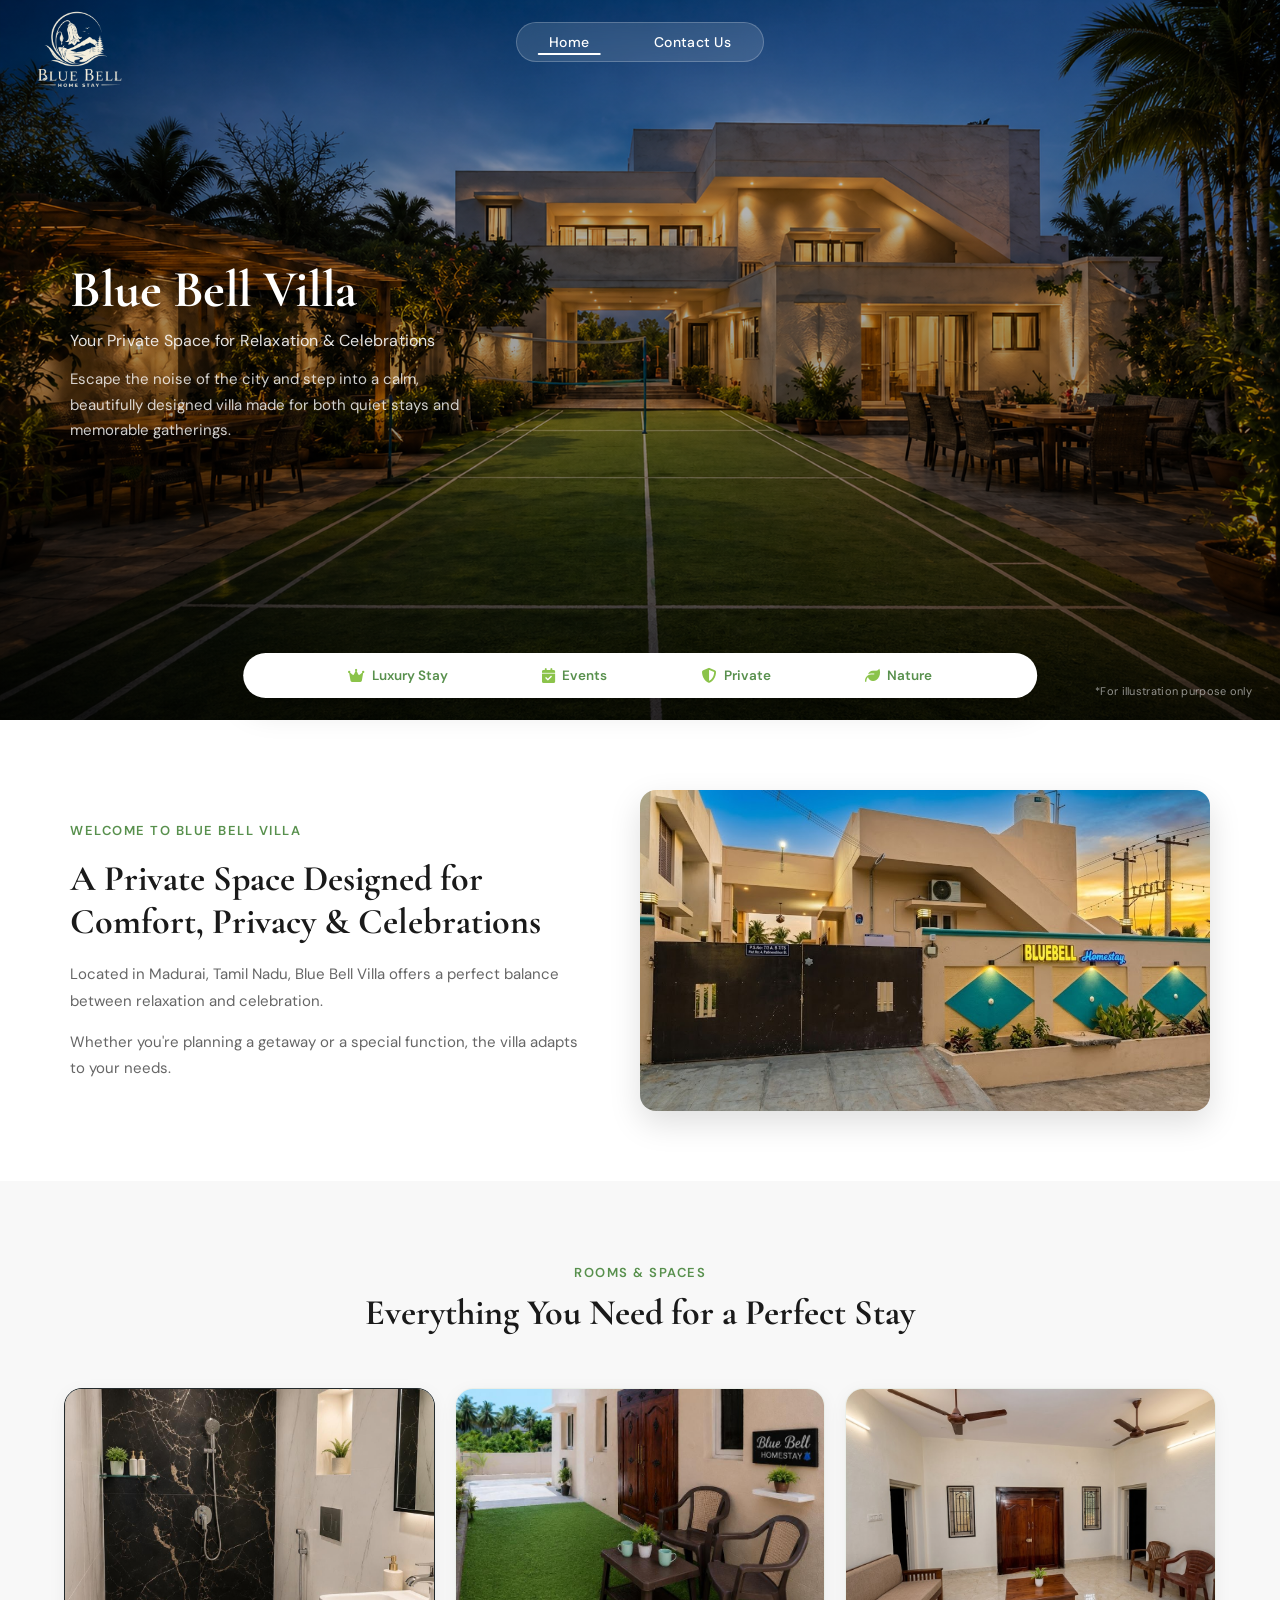
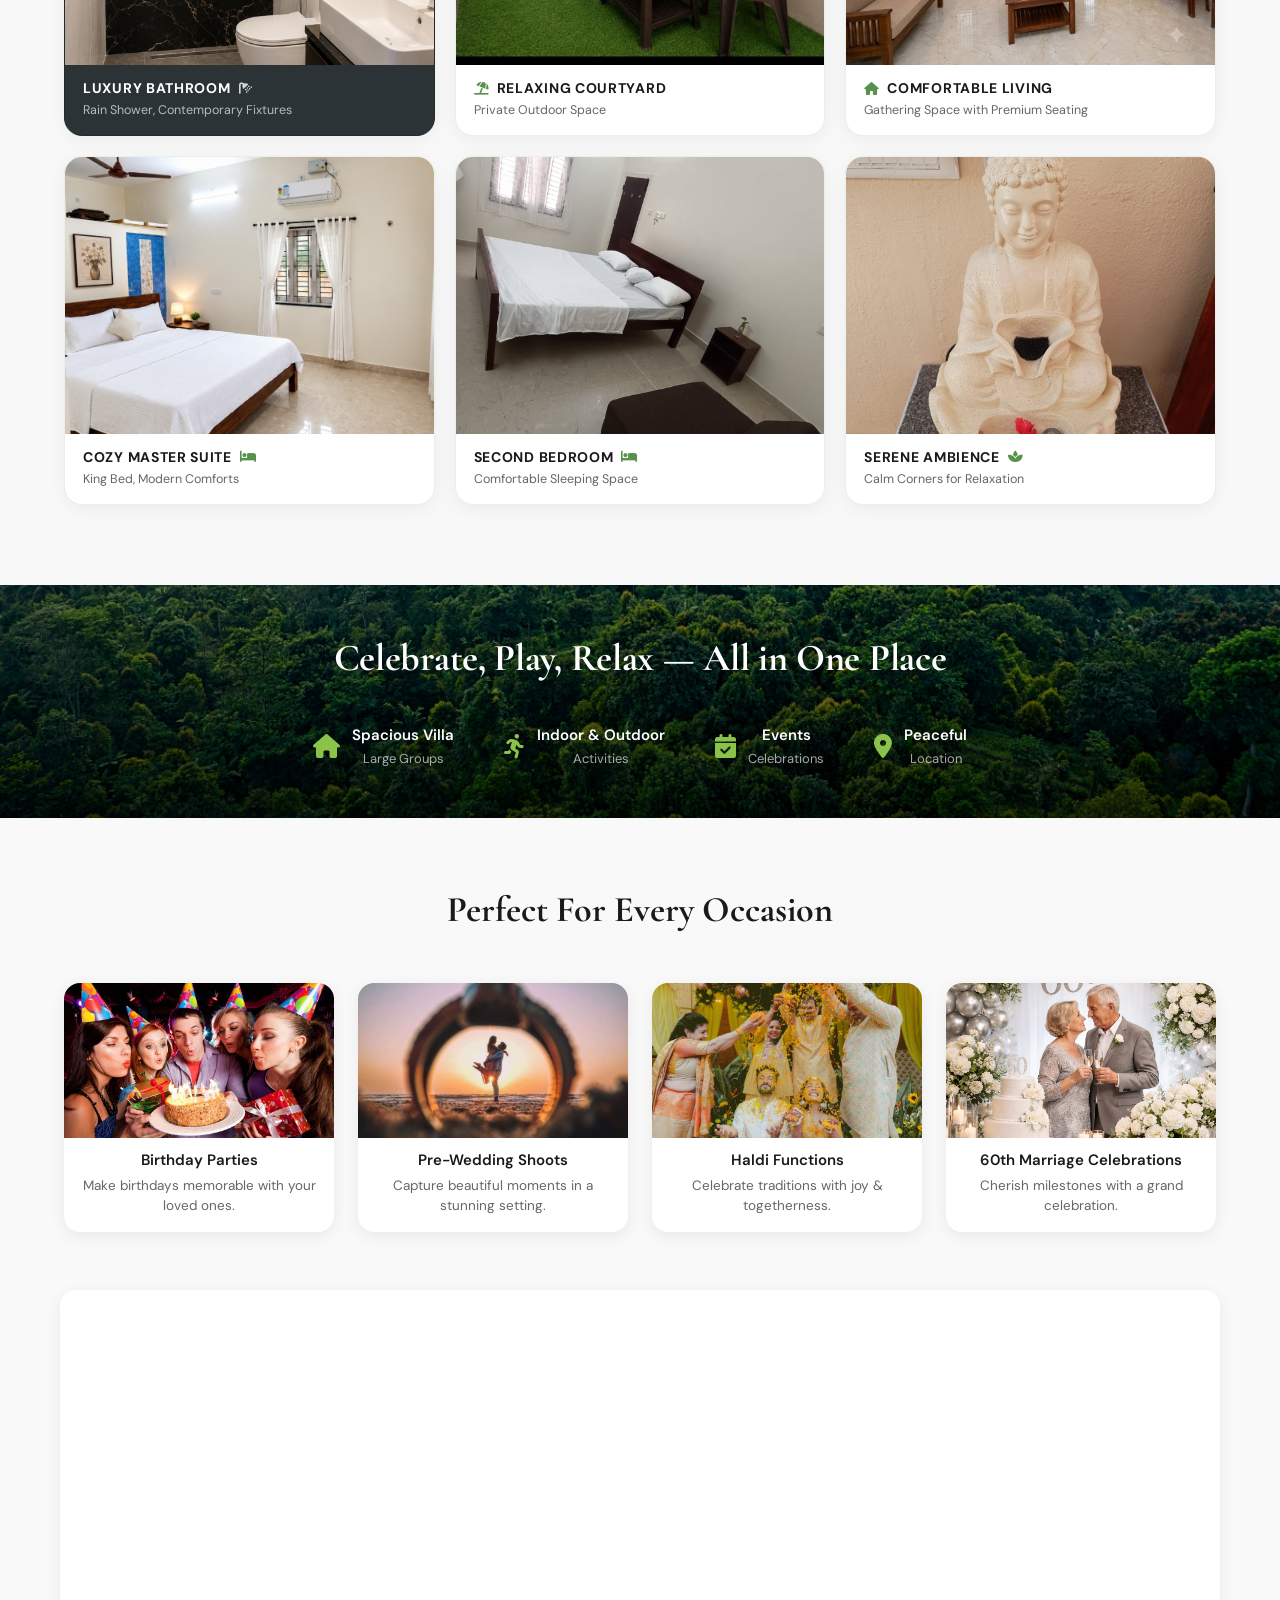
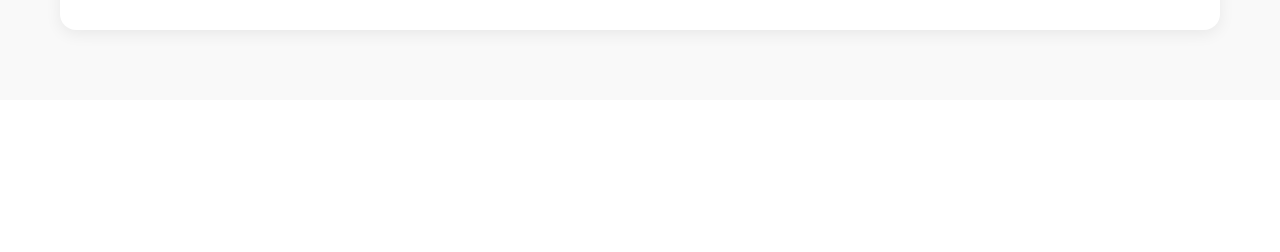
==== commit 67f99a54: "Add 6-card Rooms and Spaces layout and synchronize staggered scroll reveal animation" ====
--- a/index.html
+++ b/index.html
@@ -58,8 +58,8 @@
     </div>
 
     <div class="rooms-grid">
-        <!-- CARD 1: Left Tall Card (BATHROOM - Vertical) -->
-        <div class="card card-tall card-left card-dark reveal delay-1">
+        <!-- ROW 1 / CARD 1: Luxury Bathroom -->
+        <div class="card card-bathroom card-dark reveal delay-1">
             <div class="room-image-wrap">
                 <img src="images/Bathroom.jpg" alt="Luxury Bathroom" class="room-img" loading="lazy">
             </div>
@@ -72,8 +72,8 @@
             </div>
         </div>
 
-        <!-- CARD 2: Center Top Wide Card (COURTYARD - Horizontal) -->
-        <div class="card card-wide card-center-top reveal delay-2">
+        <!-- ROW 1 / CARD 2: Relaxing Courtyard -->
+        <div class="card card-courtyard reveal delay-2">
             <div class="room-image-wrap">
                 <img src="images/Courtyard.jpg" alt="Relaxing Courtyard" class="room-img" loading="lazy">
             </div>
@@ -86,8 +86,8 @@
             </div>
         </div>
 
-        <!-- CARD 3: Center Bottom Wide Card (LIVING ROOM - Horizontal) -->
-        <div class="card card-wide card-center-bottom reveal delay-3">
+        <!-- ROW 1 / CARD 3: Comfortable Living -->
+        <div class="card card-living reveal delay-3">
             <div class="room-image-wrap">
                 <img src="images/Living Area.png" alt="Comfortable Living" class="room-img" loading="lazy">
             </div>
@@ -100,8 +100,8 @@
             </div>
         </div>
 
-        <!-- CARD 4: Right Tall Card (BEDROOM - Vertical) -->
-        <div class="card card-tall card-right reveal delay-4">
+        <!-- ROW 2 / CARD 4: Cozy Master Suite -->
+        <div class="card card-master-suite reveal delay-4">
             <div class="room-image-wrap">
                 <img src="images/Bedroom.png" alt="Cozy Master Suite" class="room-img" loading="lazy">
             </div>
@@ -111,6 +111,34 @@
                     <i class="fa-solid fa-bed"></i>
                 </div>
                 <p>King Bed, Modern Comforts</p>
+            </div>
+        </div>
+
+        <!-- ROW 2 / CARD 5: Second Bedroom -->
+        <div class="card card-second-bedroom reveal delay-5">
+            <div class="room-image-wrap">
+                <img src="images/Second_Bedroom.png" alt="Second Bedroom" class="room-img" loading="lazy">
+            </div>
+            <div class="card-info">
+                <div class="card-title-row">
+                    <h4>Second Bedroom</h4>
+                    <i class="fa-solid fa-bed"></i>
+                </div>
+                <p>Comfortable Sleeping Space</p>
+            </div>
+        </div>
+
+        <!-- ROW 2 / CARD 6: Serene Ambience -->
+        <div class="card card-serene-ambience reveal delay-6">
+            <div class="room-image-wrap">
+                <img src="images/Buddha.png" alt="Serene Ambience" class="room-img" loading="lazy">
+            </div>
+            <div class="card-info">
+                <div class="card-title-row">
+                    <h4>Serene Ambience</h4>
+                    <i class="fa-solid fa-spa"></i>
+                </div>
+                <p>Calm Corners for Relaxation</p>
             </div>
         </div>
     </div>
--- a/index.css
+++ b/index.css
@@ -274,39 +274,53 @@
 
 .rooms-grid {
     display: grid;
-    grid-template-columns: 27.5% 45% 27.5%;
-    grid-template-rows: 1fr 1fr;
-    gap: 14px;
+    grid-template-columns: repeat(3, 1fr);
+    grid-template-rows: auto auto;
+    gap: 20px;
     max-width: 1280px;
     margin: 0 auto;
     padding: 10px 4px;
     align-items: stretch;
 }
 
-/* ─── CARD POSITIONING (EXACT 4 CARDS) ─── */
-
-/* CARD 1: Left Tall Vertical Card */
-.rooms-grid .card-left {
+/* ─── CARD POSITIONING (EXACTLY 2 ROWS: 3 COLUMNS × 2 ROWS) ─── */
+
+/* ROW 1 */
+/* CARD 1: Luxury Bathroom */
+.rooms-grid .card-bathroom {
     grid-column: 1;
-    grid-row: 1 / 3;
-}
-
-/* CARD 2: Center Top Wide Horizontal Card */
-.rooms-grid .card-center-top {
+    grid-row: 1;
+}
+
+/* CARD 2: Relaxing Courtyard */
+.rooms-grid .card-courtyard {
     grid-column: 2;
     grid-row: 1;
 }
 
-/* CARD 3: Center Bottom Wide Horizontal Card */
-.rooms-grid .card-center-bottom {
+/* CARD 3: Comfortable Living */
+.rooms-grid .card-living {
+    grid-column: 3;
+    grid-row: 1;
+}
+
+/* ROW 2 */
+/* CARD 4: Cozy Master Suite */
+.rooms-grid .card-master-suite {
+    grid-column: 1;
+    grid-row: 2;
+}
+
+/* CARD 5: Second Bedroom */
+.rooms-grid .card-second-bedroom {
     grid-column: 2;
     grid-row: 2;
 }
 
-/* CARD 4: Right Tall Vertical Card */
-.rooms-grid .card-right {
+/* CARD 6: Serene Ambience */
+.rooms-grid .card-serene-ambience {
     grid-column: 3;
-    grid-row: 1 / 3;
+    grid-row: 2;
 }
 
 /* ─── CARD GENERAL STYLES ─── */
@@ -319,48 +333,14 @@
     border: 1px solid #eaefe9;
     display: flex;
     flex-direction: column;
-    opacity: 0;
-    transition: opacity 0.7s ease, transform 0.28s ease, box-shadow 0.28s ease;
     padding-bottom: 0;
-}
-
-.rooms-grid .card.active {
-    opacity: 1;
-}
-
-/* Sequential stagger timing for room cards (0.15s intervals) */
-.rooms-grid .card-left {
-    transition-delay: 0s;
-}
-
-.rooms-grid .card-center-top {
-    transition-delay: 0.15s;
-}
-
-.rooms-grid .card-center-bottom {
-    transition-delay: 0.3s;
-}
-
-.rooms-grid .card-right {
-    transition-delay: 0.45s;
+    height: 100%;
 }
 
 .rooms-grid .card:hover {
     transform: translateY(-3px);
     box-shadow: 0 10px 24px rgba(0, 0, 0, 0.09);
     transition-delay: 0s;
-}
-
-/* Tall Card styling (Left and Right - increased height by ~20%) */
-.rooms-grid .card-tall {
-    height: 100%;
-    min-height: 624px;
-}
-
-/* Wide Card styling (Center Top and Bottom - auto height to fit content without empty space) */
-.rooms-grid .card-wide {
-    height: auto;
-    align-self: start;
 }
 
 /* Dark Theme for Card 1 (Matches reference Luxury Bathroom) */
@@ -386,9 +366,11 @@
 
 .room-image-wrap {
     width: 100%;
+    aspect-ratio: 4 / 3;
     position: relative;
     overflow: hidden;
     background: #eef2ed;
+    flex-shrink: 0;
 }
 
 .room-image-wrap .room-img {
@@ -404,48 +386,29 @@
     transform: scale(1.04);
 }
 
-/* Tall Card Portrait Image Ratio (Occupies dominant upper portion - scaled +20%) */
-.card-tall .room-image-wrap {
-    flex: 1 1 auto;
-    min-height: 504px;
-    width: 100%;
-}
-
-.card-tall .room-image-wrap .room-img {
-    object-position: center;
-}
-
-/* Specific framing adjustment for Master Suite and Bathroom */
-.card-left .room-image-wrap .room-img {
-    object-position: center 30%;
-}
-
-.card-right .room-image-wrap .room-img {
+/* Specific framing adjustments */
+.card-bathroom .room-image-wrap .room-img {
     object-position: center 40%;
 }
 
-/* Wide Card Landscape Image Ratio (Normal Landscape 2.1:1 Ratio) */
-.card-wide .room-image-wrap {
-    width: 100%;
-    aspect-ratio: 2.1 / 1;
-    height: auto;
-    overflow: hidden;
-    flex-shrink: 0;
-}
-
-.card-wide .room-image-wrap .room-img {
-    width: 100%;
-    height: 100%;
-    object-fit: cover;
-    display: block;
-}
-
-.card-center-top .room-image-wrap .room-img {
-    object-position: center 55%;
-}
-
-.card-center-bottom .room-image-wrap .room-img {
+.card-courtyard .room-image-wrap .room-img {
+    object-position: right top;
+}
+
+.card-living .room-image-wrap .room-img {
     object-position: center 50%;
+}
+
+.card-master-suite .room-image-wrap .room-img {
+    object-position: right 50%;
+}
+
+.card-second-bedroom .room-image-wrap .room-img {
+    object-position: center 45%;
+}
+
+.card-serene-ambience .room-image-wrap .room-img {
+    object-position: center 40%;
 }
 
 /* ─── CARD INFO AREA ─── */
@@ -776,6 +739,8 @@
 .delay-2 { transition-delay: 0.1s; }
 .delay-3 { transition-delay: 0.2s; }
 .delay-4 { transition-delay: 0.3s; }
+.delay-5 { transition-delay: 0.4s; }
+.delay-6 { transition-delay: 0.5s; }
 
 /* ─── CONTACT PAGE ─── */
 
@@ -974,19 +939,21 @@
 @media (max-width: 1024px) {
     .rooms { padding: 50px 24px; }
     .rooms-grid {
-        grid-template-columns: 27.5% 45% 27.5%;
-        gap: 12px;
-    }
-    .rooms-grid .card-tall {
-        min-height: 520px;
-    }
-    .card-tall .room-image-wrap {
-        min-height: 400px;
-    }
-    .card-wide .room-image-wrap {
-        aspect-ratio: 2.1 / 1;
+        grid-template-columns: repeat(2, 1fr);
+        gap: 16px;
+    }
+    .rooms-grid .card-bathroom,
+    .rooms-grid .card-courtyard,
+    .rooms-grid .card-living,
+    .rooms-grid .card-master-suite,
+    .rooms-grid .card-second-bedroom,
+    .rooms-grid .card-serene-ambience {
+        grid-column: auto;
+        grid-row: auto;
+    }
+    .rooms-grid .room-image-wrap {
+        aspect-ratio: 4 / 3;
         height: auto;
-        overflow: hidden;
     }
     .occasion { padding: 50px 30px; }
     .occasion-cards { grid-template-columns: repeat(2, 1fr); }
@@ -1017,7 +984,11 @@
 @media (max-width: 768px) {
     header { padding: 15px 20px; justify-content: space-between; }
     .logo { position: static; }
-    .logo img { width: 72px; }
+    .logo img {
+        width: 72px;
+        padding-top: 0;
+        margin-top: -6px;
+    }
 
     .navigate a { padding: 9px 18px; font-size: 13px; }
 
@@ -1026,11 +997,16 @@
     .intro h2 { font-size: 36px; }
 
     .bottom-content {
-        width: 90%;
-        flex-wrap: wrap;
-        gap: 10px;
+        width: calc(100% - 40px);
+        max-width: 480px;
+        bottom: 35px;
+        display: flex;
+        justify-content: space-between;
+        align-items: center;
+        flex-wrap: nowrap;
+        gap: 8px;
         font-size: 12px;
-        padding: 10px 18px;
+        padding: 10px 16px;
     }
 
     .main .container { flex-direction: column; }
@@ -1049,16 +1025,12 @@
     .rooms-grid .card-tall {
         min-height: unset;
     }
-    /* Appropriate ratios on mobile stack */
-    .card-tall .room-image-wrap {
-        min-height: 280px;
-        height: 280px;
-    }
-    .card-wide .room-image-wrap {
-        aspect-ratio: 2.6 / 1;
+    /* Appropriate portrait ratios on mobile stack */
+    .rooms-grid .room-image-wrap {
+        aspect-ratio: 4 / 3;
         height: auto;
         min-height: unset;
-        max-height: 180px;
+        max-height: 280px;
     }
 
     .occasion { padding: 40px 20px; }
@@ -1076,32 +1048,55 @@
 }
 
 @media (max-width: 480px) {
-    .navigate a::after { display: none; }
-
-    .hero { height: 62vh; }
+    .navigate a {
+        padding: 8px 16px;
+        font-size: 12.5px;
+    }
+    .navigate a::after {
+        bottom: 5px;
+        height: 2px;
+    }
+
+    .hero {
+        height: 66vh;
+        min-height: 480px;
+    }
     .intro { width: 95%; }
     .intro h2 { font-size: 28px; }
     .intro h4 { font-size: 13px; }
-    .bottom-content { display: none; }
+    .bottom-content {
+        display: flex;
+        width: calc(100% - 24px);
+        max-width: 390px;
+        bottom: 36px;
+        padding: 8px 12px;
+        justify-content: space-between;
+        align-items: center;
+        gap: 4px;
+        font-size: 10.5px;
+    }
+    .feature {
+        gap: 4px;
+    }
+    .feature i {
+        font-size: 12px;
+    }
+    .hero-disclaimer {
+        bottom: 6px;
+        right: 14px;
+        font-size: 9.5px;
+    }
 
     .rooms { padding: 35px 14px; }
     .rooms-grid {
         grid-template-columns: 1fr;
         gap: 16px;
     }
-    .rooms-grid .card-tall,
-    .rooms-grid .card-wide {
-        min-height: unset;
-    }
-    .card-tall .room-image-wrap {
-        min-height: 210px;
-        height: 210px;
-    }
-    .card-wide .room-image-wrap {
-        aspect-ratio: 2.4 / 1;
+    .rooms-grid .room-image-wrap {
+        aspect-ratio: 4 / 3;
         height: auto;
         min-height: unset;
-        max-height: 160px;
+        max-height: 240px;
     }
     .occasion-cards { grid-template-columns: 1fr; }
 
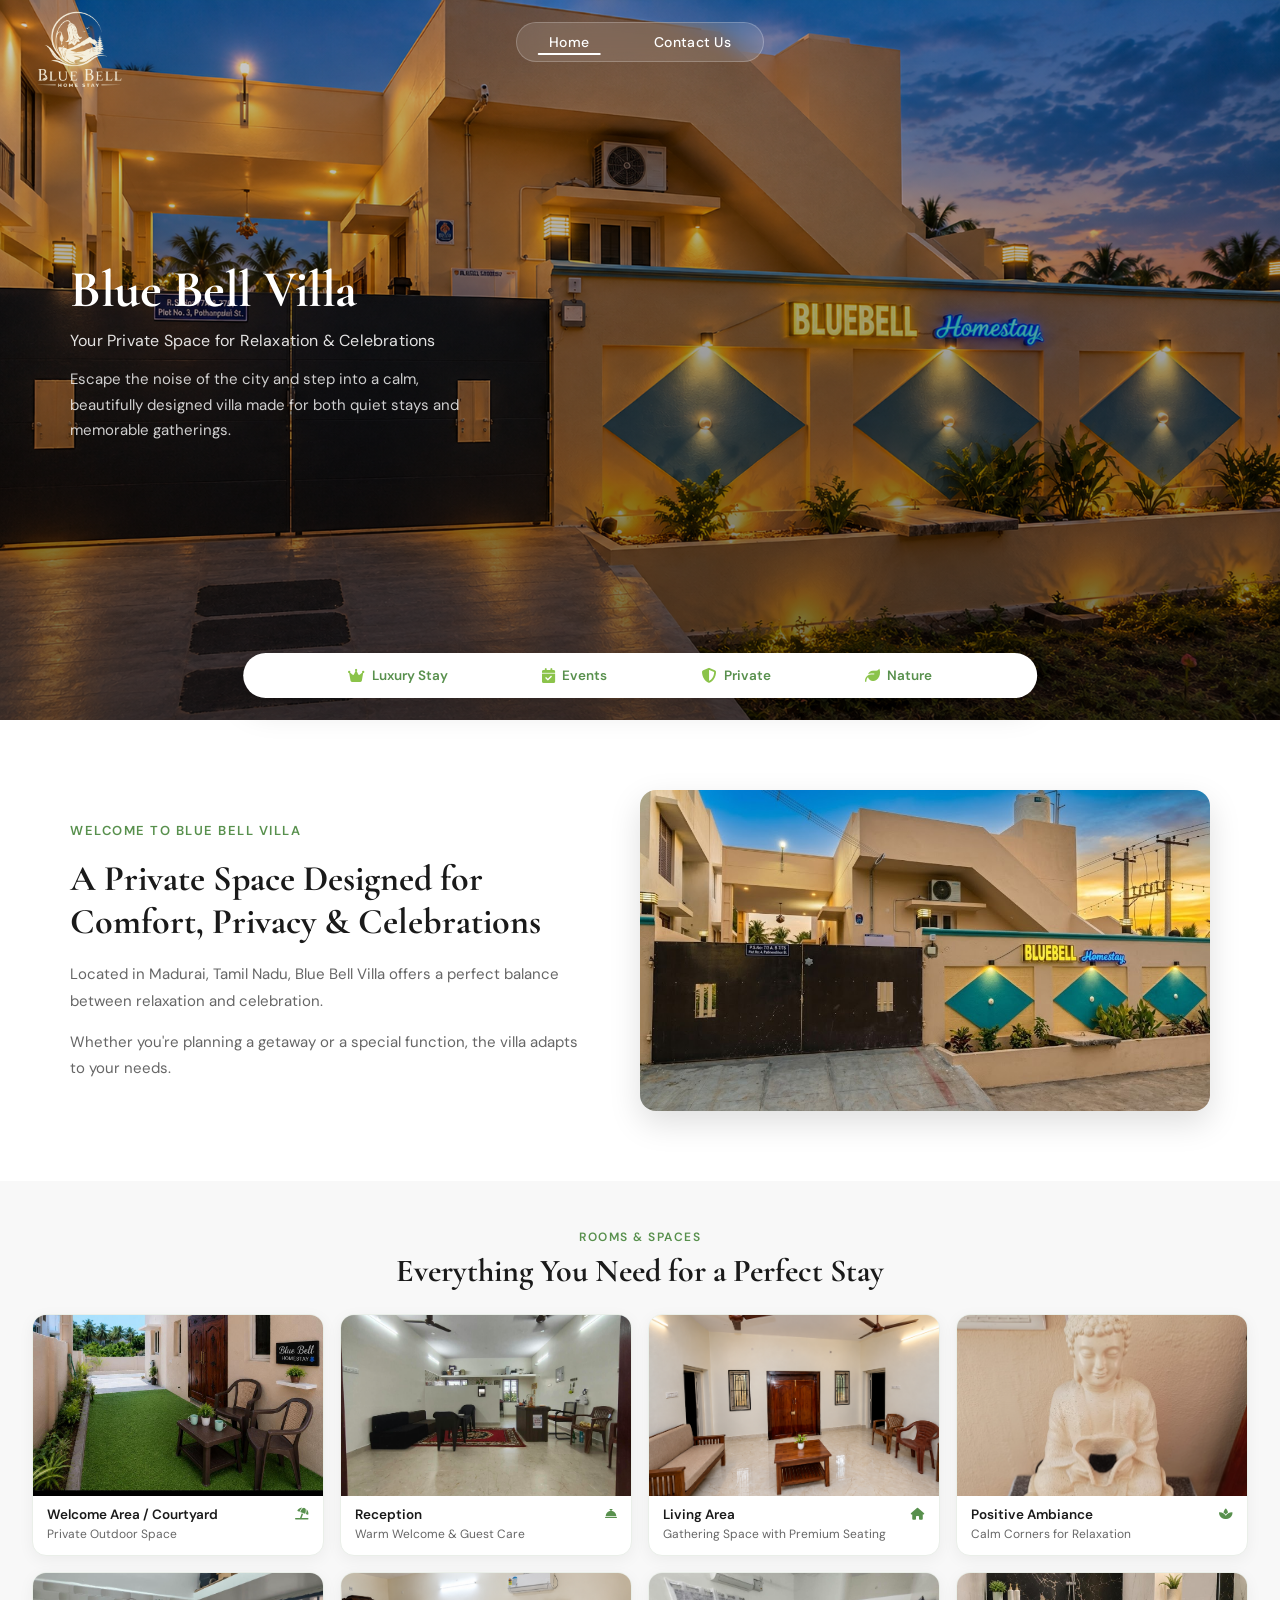
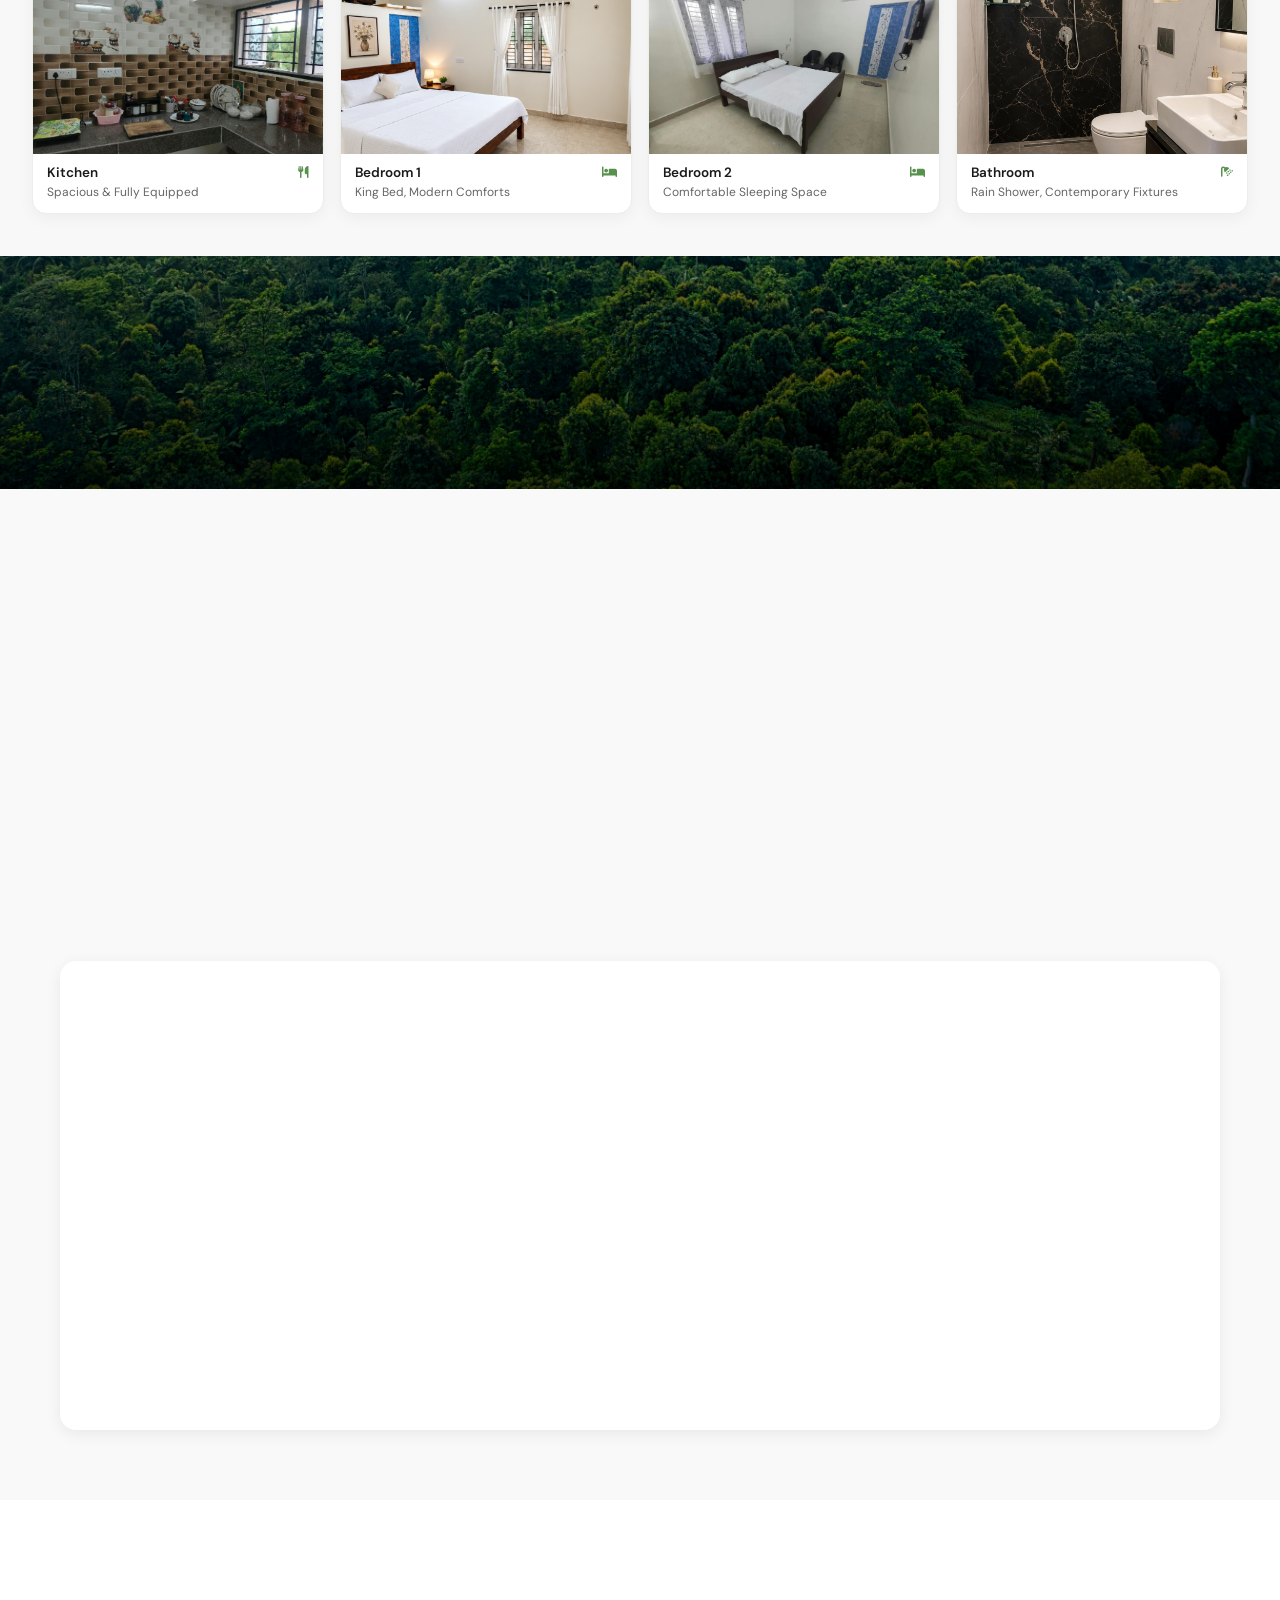
==== commit 79467261: "Update rooms and spaces cards" ====
--- a/index.html
+++ b/index.html
@@ -36,7 +36,6 @@
         <div class="feature"><i class="fa-solid fa-leaf"></i> Nature</div>
     </div>
 
-    <span class="hero-disclaimer">*For illustration purpose only</span>
 </section>
 
 <section class="main">
@@ -58,87 +57,115 @@
     </div>
 
     <div class="rooms-grid">
-        <!-- ROW 1 / CARD 1: Luxury Bathroom -->
-        <div class="card card-bathroom card-dark reveal delay-1">
-            <div class="room-image-wrap">
-                <img src="images/Bathroom.jpg" alt="Luxury Bathroom" class="room-img" loading="lazy">
-            </div>
-            <div class="card-info">
-                <div class="card-title-row">
-                    <h4>Luxury Bathroom</h4>
+        <!-- ROW 1 / CARD 1: Welcome Area / Courtyard -->
+        <div class="card card-courtyard reveal delay-1">
+            <div class="room-image-wrap">
+                <img src="images/Courtyard.jpg" alt="Welcome Area / Courtyard" class="room-img" loading="lazy">
+            </div>
+            <div class="card-info">
+                <div class="card-title-row">
+                    <h4>Welcome Area / Courtyard</h4>
+                    <i class="fa-solid fa-umbrella-beach"></i>
+                </div>
+                <p>Private Outdoor Space</p>
+            </div>
+        </div>
+
+        <!-- ROW 1 / CARD 2: Reception -->
+        <div class="card card-reception reveal delay-2">
+            <div class="room-image-wrap">
+                <img src="images/Reception.jpg" alt="Reception" class="room-img" loading="lazy">
+            </div>
+            <div class="card-info">
+                <div class="card-title-row">
+                    <h4>Reception</h4>
+                    <i class="fa-solid fa-bell-concierge"></i>
+                </div>
+                <p>Warm Welcome &amp; Guest Care</p>
+            </div>
+        </div>
+
+        <!-- ROW 1 / CARD 3: Living Area -->
+        <div class="card card-living reveal delay-3">
+            <div class="room-image-wrap">
+                <img src="images/Living Area.png" alt="Living Area" class="room-img" loading="lazy">
+            </div>
+            <div class="card-info">
+                <div class="card-title-row">
+                    <h4>Living Area</h4>
+                    <i class="fa-solid fa-house"></i>
+                </div>
+                <p>Gathering Space with Premium Seating</p>
+            </div>
+        </div>
+
+        <!-- ROW 1 / CARD 4: Positive Ambiance -->
+        <div class="card card-ambiance reveal delay-4">
+            <div class="room-image-wrap">
+                <img src="images/Buddha.png" alt="Positive Ambiance" class="room-img" loading="lazy">
+            </div>
+            <div class="card-info">
+                <div class="card-title-row">
+                    <h4>Positive Ambiance</h4>
+                    <i class="fa-solid fa-spa"></i>
+                </div>
+                <p>Calm Corners for Relaxation</p>
+            </div>
+        </div>
+
+        <!-- ROW 2 / CARD 5: Kitchen -->
+        <div class="card card-kitchen reveal delay-5">
+            <div class="room-image-wrap">
+                <img src="images/Kitchen.jpg" alt="Kitchen" class="room-img" loading="lazy">
+            </div>
+            <div class="card-info">
+                <div class="card-title-row">
+                    <h4>Kitchen</h4>
+                    <i class="fa-solid fa-utensils"></i>
+                </div>
+                <p>Spacious &amp; Fully Equipped</p>
+            </div>
+        </div>
+
+        <!-- ROW 2 / CARD 6: Bedroom 1 -->
+        <div class="card card-bedroom-1 reveal delay-6">
+            <div class="room-image-wrap">
+                <img src="images/Bedroom.png" alt="Bedroom 1" class="room-img" loading="lazy">
+            </div>
+            <div class="card-info">
+                <div class="card-title-row">
+                    <h4>Bedroom 1</h4>
+                    <i class="fa-solid fa-bed"></i>
+                </div>
+                <p>King Bed, Modern Comforts</p>
+            </div>
+        </div>
+
+        <!-- ROW 2 / CARD 7: Bedroom 2 -->
+        <div class="card card-bedroom-2 reveal delay-7">
+            <div class="room-image-wrap">
+                <img src="images/Second_Bedroom.png" alt="Bedroom 2" class="room-img" loading="lazy">
+            </div>
+            <div class="card-info">
+                <div class="card-title-row">
+                    <h4>Bedroom 2</h4>
+                    <i class="fa-solid fa-bed"></i>
+                </div>
+                <p>Comfortable Sleeping Space</p>
+            </div>
+        </div>
+
+        <!-- ROW 2 / CARD 8: Bathroom -->
+        <div class="card card-bathroom reveal delay-8">
+            <div class="room-image-wrap">
+                <img src="images/Bathroom.jpg" alt="Bathroom" class="room-img" loading="lazy">
+            </div>
+            <div class="card-info">
+                <div class="card-title-row">
+                    <h4>Bathroom</h4>
                     <i class="fa-solid fa-shower"></i>
                 </div>
                 <p>Rain Shower, Contemporary Fixtures</p>
-            </div>
-        </div>
-
-        <!-- ROW 1 / CARD 2: Relaxing Courtyard -->
-        <div class="card card-courtyard reveal delay-2">
-            <div class="room-image-wrap">
-                <img src="images/Courtyard.jpg" alt="Relaxing Courtyard" class="room-img" loading="lazy">
-            </div>
-            <div class="card-info">
-                <div class="card-title-row">
-                    <i class="fa-solid fa-umbrella-beach"></i>
-                    <h4>Relaxing Courtyard</h4>
-                </div>
-                <p>Private Outdoor Space</p>
-            </div>
-        </div>
-
-        <!-- ROW 1 / CARD 3: Comfortable Living -->
-        <div class="card card-living reveal delay-3">
-            <div class="room-image-wrap">
-                <img src="images/Living Area.png" alt="Comfortable Living" class="room-img" loading="lazy">
-            </div>
-            <div class="card-info">
-                <div class="card-title-row">
-                    <i class="fa-solid fa-house"></i>
-                    <h4>Comfortable Living</h4>
-                </div>
-                <p>Gathering Space with Premium Seating</p>
-            </div>
-        </div>
-
-        <!-- ROW 2 / CARD 4: Cozy Master Suite -->
-        <div class="card card-master-suite reveal delay-4">
-            <div class="room-image-wrap">
-                <img src="images/Bedroom.png" alt="Cozy Master Suite" class="room-img" loading="lazy">
-            </div>
-            <div class="card-info">
-                <div class="card-title-row">
-                    <h4>Cozy Master Suite</h4>
-                    <i class="fa-solid fa-bed"></i>
-                </div>
-                <p>King Bed, Modern Comforts</p>
-            </div>
-        </div>
-
-        <!-- ROW 2 / CARD 5: Second Bedroom -->
-        <div class="card card-second-bedroom reveal delay-5">
-            <div class="room-image-wrap">
-                <img src="images/Second_Bedroom.png" alt="Second Bedroom" class="room-img" loading="lazy">
-            </div>
-            <div class="card-info">
-                <div class="card-title-row">
-                    <h4>Second Bedroom</h4>
-                    <i class="fa-solid fa-bed"></i>
-                </div>
-                <p>Comfortable Sleeping Space</p>
-            </div>
-        </div>
-
-        <!-- ROW 2 / CARD 6: Serene Ambience -->
-        <div class="card card-serene-ambience reveal delay-6">
-            <div class="room-image-wrap">
-                <img src="images/Buddha.png" alt="Serene Ambience" class="room-img" loading="lazy">
-            </div>
-            <div class="card-info">
-                <div class="card-title-row">
-                    <h4>Serene Ambience</h4>
-                    <i class="fa-solid fa-spa"></i>
-                </div>
-                <p>Calm Corners for Relaxation</p>
             </div>
         </div>
     </div>
@@ -180,6 +207,7 @@
     </div>
 </section>
 
+
 <section class="occasion">
     <div class="occasion-header reveal">
         <h2>Perfect For Every Occasion</h2>
@@ -219,6 +247,7 @@
                 <i class="fa-solid fa-wind"></i>
                 <p>Welcoming Nature</p>
             </div>
+
             <div class="o-feature">
                 <i class="fa-solid fa-users"></i>
                 <p>Private and Secure Stay</p>
@@ -226,7 +255,7 @@
         </div>
 
         <div class="o-center reveal delay-2">
-            <img src="images/Outdoor.jpeg" alt="Outdoor">
+            <img src="images/Entrance.jpg" alt="Entrance">
         </div>
 
         <div class="o-right reveal delay-3">
@@ -258,9 +287,16 @@
 
 <script>
     const reveals = document.querySelectorAll(".reveal");
+    const roomsSection = document.querySelector(".rooms");
+    const roomCards = document.querySelectorAll(".rooms-grid .card");
 
     function revealOnScroll() {
         const trigger = window.innerHeight * 0.88;
+
+        if (roomsSection && roomsSection.getBoundingClientRect().top < trigger) {
+            roomCards.forEach(card => card.classList.add("active"));
+        }
+
         reveals.forEach(el => {
             if (el.getBoundingClientRect().top < trigger) {
                 el.classList.add("active");
--- a/index.css
+++ b/index.css
@@ -104,7 +104,7 @@
     position: relative;
     background-image:
         linear-gradient(rgba(0,0,0,0.18), rgba(0,0,0,0.58)),
-        url("images/hero.png");
+        url("images/hero_1.png");
     background-size: cover;
     background-position: center;
     background-repeat: no-repeat;
@@ -245,28 +245,28 @@
 /* ─── ROOMS ─── */
 
 .rooms {
-    padding: 70px 60px;
+    padding: 36px 30px 40px;
     background: var(--bg-soft);
 }
 
 .rooms-header {
     text-align: center;
-    margin-bottom: 44px;
+    margin-bottom: 22px;
 }
 
 .sub-title {
     color: var(--green);
     font-weight: 600;
-    font-size: 13px;
+    font-size: 12px;
     letter-spacing: 1.5px;
     text-transform: uppercase;
     display: block;
-    margin-bottom: 10px;
+    margin-bottom: 6px;
 }
 
 .rooms-header h2 {
     font-family: 'Cormorant Garamond', serif;
-    font-size: 36px;
+    font-size: 32px;
     font-weight: 700;
     margin: 0;
     color: var(--text-dark);
@@ -274,62 +274,21 @@
 
 .rooms-grid {
     display: grid;
-    grid-template-columns: repeat(3, 1fr);
-    grid-template-rows: auto auto;
-    gap: 20px;
-    max-width: 1280px;
+    grid-template-columns: repeat(4, 1fr);
+    gap: 16px;
+    max-width: 1240px;
     margin: 0 auto;
-    padding: 10px 4px;
+    padding: 2px;
     align-items: stretch;
-}
-
-/* ─── CARD POSITIONING (EXACTLY 2 ROWS: 3 COLUMNS × 2 ROWS) ─── */
-
-/* ROW 1 */
-/* CARD 1: Luxury Bathroom */
-.rooms-grid .card-bathroom {
-    grid-column: 1;
-    grid-row: 1;
-}
-
-/* CARD 2: Relaxing Courtyard */
-.rooms-grid .card-courtyard {
-    grid-column: 2;
-    grid-row: 1;
-}
-
-/* CARD 3: Comfortable Living */
-.rooms-grid .card-living {
-    grid-column: 3;
-    grid-row: 1;
-}
-
-/* ROW 2 */
-/* CARD 4: Cozy Master Suite */
-.rooms-grid .card-master-suite {
-    grid-column: 1;
-    grid-row: 2;
-}
-
-/* CARD 5: Second Bedroom */
-.rooms-grid .card-second-bedroom {
-    grid-column: 2;
-    grid-row: 2;
-}
-
-/* CARD 6: Serene Ambience */
-.rooms-grid .card-serene-ambience {
-    grid-column: 3;
-    grid-row: 2;
 }
 
 /* ─── CARD GENERAL STYLES ─── */
 
 .rooms-grid .card {
     background: #ffffff;
-    border-radius: 18px;
+    border-radius: 14px;
     overflow: hidden;
-    box-shadow: 0 4px 18px rgba(0, 0, 0, 0.05);
+    box-shadow: 0 4px 16px rgba(0, 0, 0, 0.05);
     border: 1px solid #eaefe9;
     display: flex;
     flex-direction: column;
@@ -340,10 +299,11 @@
 .rooms-grid .card:hover {
     transform: translateY(-3px);
     box-shadow: 0 10px 24px rgba(0, 0, 0, 0.09);
+    transition: transform 0.25s ease, box-shadow 0.25s ease;
     transition-delay: 0s;
 }
 
-/* Dark Theme for Card 1 (Matches reference Luxury Bathroom) */
+/* Dark Theme for Cards (if needed) */
 .rooms-grid .card.card-dark {
     background: #2b3336;
     color: #ffffff;
@@ -366,7 +326,7 @@
 
 .room-image-wrap {
     width: 100%;
-    aspect-ratio: 4 / 3;
+    aspect-ratio: 16 / 10;
     position: relative;
     overflow: hidden;
     background: #eef2ed;
@@ -387,34 +347,42 @@
 }
 
 /* Specific framing adjustments */
+.card-courtyard .room-image-wrap .room-img {
+    object-position: right 30%;
+}
+
+.card-reception .room-image-wrap .room-img {
+    object-position: center 55%;
+}
+
+.card-living .room-image-wrap .room-img {
+    object-position: center 55%;
+}
+
+.card-ambiance .room-image-wrap .room-img {
+    object-position: center 30%;
+}
+
+.card-kitchen .room-image-wrap .room-img {
+    object-position: center 55%;
+}
+
+.card-bedroom-1 .room-image-wrap .room-img {
+    object-position: left 50%;
+}
+
+.card-bedroom-2 .room-image-wrap .room-img {
+    object-position: center top;
+}
+
 .card-bathroom .room-image-wrap .room-img {
-    object-position: center 40%;
-}
-
-.card-courtyard .room-image-wrap .room-img {
-    object-position: right top;
-}
-
-.card-living .room-image-wrap .room-img {
     object-position: center 50%;
 }
 
-.card-master-suite .room-image-wrap .room-img {
-    object-position: right 50%;
-}
-
-.card-second-bedroom .room-image-wrap .room-img {
-    object-position: center 45%;
-}
-
-.card-serene-ambience .room-image-wrap .room-img {
-    object-position: center 40%;
-}
-
 /* ─── CARD INFO AREA ─── */
 
 .card-info {
-    padding: 14px 18px 16px;
+    padding: 10px 14px 12px;
     display: flex;
     flex-direction: column;
     justify-content: center;
@@ -423,29 +391,40 @@
 .card-title-row {
     display: flex;
     align-items: center;
+    justify-content: space-between;
     gap: 8px;
-    margin-bottom: 4px;
+    margin-bottom: 3px;
 }
 
 .card-title-row h4 {
     margin: 0;
-    font-size: 14px;
-    font-weight: 700;
-    letter-spacing: 0.7px;
-    text-transform: uppercase;
+    font-family: 'DM Sans', sans-serif;
+    font-size: 13.5px;
+    font-weight: 600;
+    letter-spacing: normal;
+    text-transform: none;
     color: var(--text-dark);
+    white-space: nowrap;
+    overflow: hidden;
+    text-overflow: ellipsis;
 }
 
 .card-title-row i {
-    font-size: 13px;
+    font-size: 12px;
     color: var(--green);
+    flex-shrink: 0;
 }
 
 .card-info p {
     margin: 0;
-    font-size: 12.5px;
+    font-family: 'DM Sans', sans-serif;
+    font-size: 12px;
+    font-weight: 400;
     color: var(--text-light);
-    line-height: 1.45;
+    line-height: 1.4;
+    white-space: nowrap;
+    overflow: hidden;
+    text-overflow: ellipsis;
 }
 
 /* ─── SM SECTION ─── */
@@ -626,13 +605,19 @@
 
 .o-center {
     flex: 1;
+    width: 100%;
+    max-width: 500px;
+    aspect-ratio: 4 / 5;
+    overflow: hidden;
+    border-radius: 18px;
 }
 
 .o-center img {
     width: 100%;
-    border-radius: var(--radius);
+    height: 100%;
+    object-fit: cover;
+    object-position: center 50%;
     display: block;
-    object-fit: cover;
 }
 
 .o-right {
@@ -741,6 +726,8 @@
 .delay-4 { transition-delay: 0.3s; }
 .delay-5 { transition-delay: 0.4s; }
 .delay-6 { transition-delay: 0.5s; }
+.delay-7 { transition-delay: 0.6s; }
+.delay-8 { transition-delay: 0.7s; }
 
 /* ─── CONTACT PAGE ─── */
 
@@ -937,22 +924,13 @@
 /* ─── RESPONSIVE ─── */
 
 @media (max-width: 1024px) {
-    .rooms { padding: 50px 24px; }
+    .rooms { padding: 40px 24px; }
     .rooms-grid {
         grid-template-columns: repeat(2, 1fr);
         gap: 16px;
     }
-    .rooms-grid .card-bathroom,
-    .rooms-grid .card-courtyard,
-    .rooms-grid .card-living,
-    .rooms-grid .card-master-suite,
-    .rooms-grid .card-second-bedroom,
-    .rooms-grid .card-serene-ambience {
-        grid-column: auto;
-        grid-row: auto;
-    }
     .rooms-grid .room-image-wrap {
-        aspect-ratio: 4 / 3;
+        aspect-ratio: 16 / 10;
         height: auto;
     }
     .occasion { padding: 50px 30px; }
@@ -1013,23 +991,18 @@
     .welcome-section { width: 100%; }
     .main img { width: 100%; }
 
-    .rooms { padding: 40px 16px; }
+    .rooms { padding: 35px 16px; }
     .rooms-grid {
-        display: flex;
-        flex-direction: column;
-        gap: 18px;
+        display: grid;
+        grid-template-columns: 1fr;
+        gap: 16px;
     }
     .rooms-grid .card {
         width: 100%;
     }
-    .rooms-grid .card-tall {
-        min-height: unset;
-    }
-    /* Appropriate portrait ratios on mobile stack */
     .rooms-grid .room-image-wrap {
-        aspect-ratio: 4 / 3;
+        aspect-ratio: 16 / 10;
         height: auto;
-        min-height: unset;
         max-height: 280px;
     }
 
@@ -1087,16 +1060,16 @@
         font-size: 9.5px;
     }
 
-    .rooms { padding: 35px 14px; }
+    .rooms { padding: 30px 14px; }
     .rooms-grid {
         grid-template-columns: 1fr;
-        gap: 16px;
+        gap: 14px;
     }
     .rooms-grid .room-image-wrap {
-        aspect-ratio: 4 / 3;
+        aspect-ratio: 16 / 10;
         height: auto;
         min-height: unset;
-        max-height: 240px;
+        max-height: 220px;
     }
     .occasion-cards { grid-template-columns: 1fr; }
 
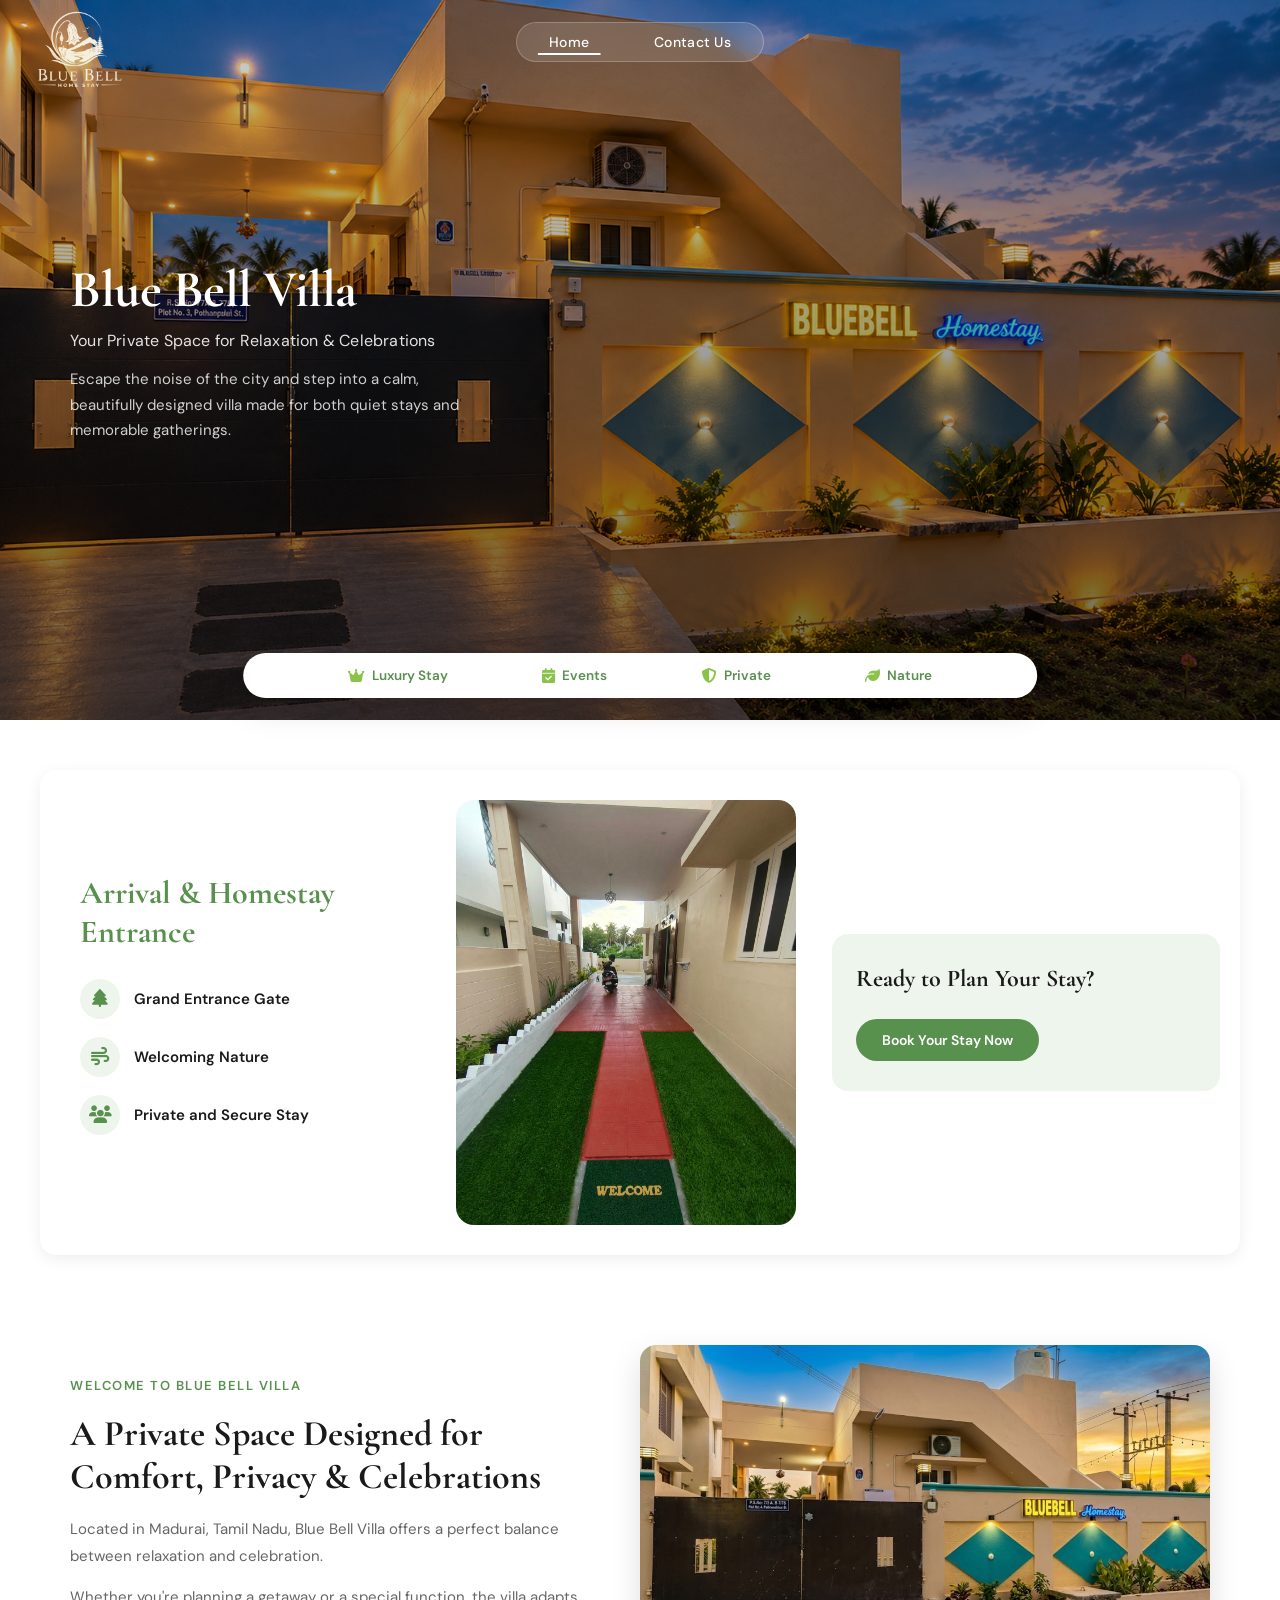
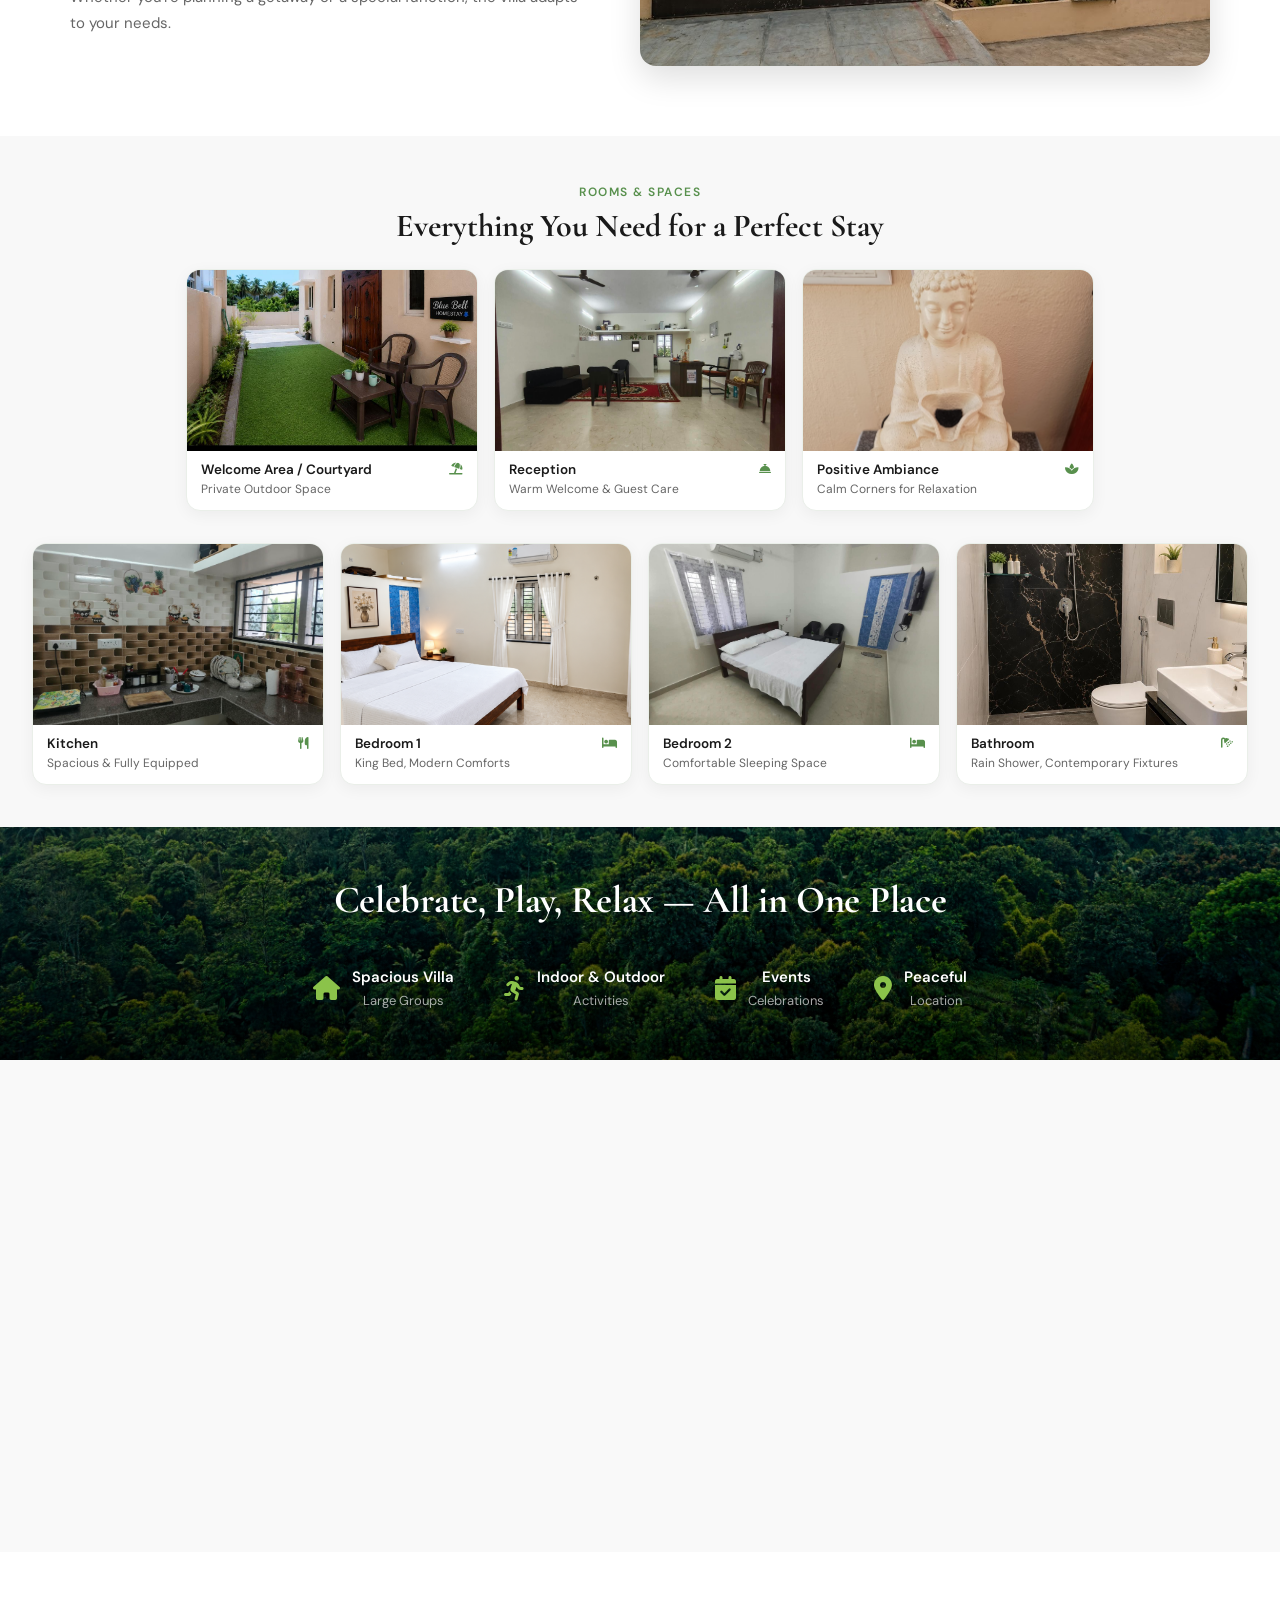
==== commit 0998dfd7: "Rearranged Entrance area and cards" ====
--- a/index.html
+++ b/index.html
@@ -38,6 +38,34 @@
 
 </section>
 
+<div class="occasion-bottom">
+    <div class="o-left reveal">
+        <h2>Arrival & Homestay Entrance</h2>
+        <div class="o-feature">
+            <i class="fa-solid fa-tree"></i>
+            <p>Grand Entrance Gate</p>
+        </div>
+        <div class="o-feature">
+            <i class="fa-solid fa-wind"></i>
+            <p>Welcoming Nature</p>
+        </div>
+
+        <div class="o-feature">
+            <i class="fa-solid fa-users"></i>
+            <p>Private and Secure Stay</p>
+        </div>
+    </div>
+
+    <div class="o-center reveal delay-2">
+        <img src="images/Entrance.jpg" alt="Entrance">
+    </div>
+
+    <div class="o-right reveal delay-3">
+        <h3>Ready to Plan Your Stay?</h3>
+        <a href="contact.html" class="book-btn">Book Your Stay Now</a>
+    </div>
+</div>
+
 <section class="main">
     <div class="container">
         <div class="welcome-section reveal">
@@ -85,22 +113,8 @@
             </div>
         </div>
 
-        <!-- ROW 1 / CARD 3: Living Area -->
-        <div class="card card-living reveal delay-3">
-            <div class="room-image-wrap">
-                <img src="images/Living Area.png" alt="Living Area" class="room-img" loading="lazy">
-            </div>
-            <div class="card-info">
-                <div class="card-title-row">
-                    <h4>Living Area</h4>
-                    <i class="fa-solid fa-house"></i>
-                </div>
-                <p>Gathering Space with Premium Seating</p>
-            </div>
-        </div>
-
-        <!-- ROW 1 / CARD 4: Positive Ambiance -->
-        <div class="card card-ambiance reveal delay-4">
+        <!-- ROW 1 / CARD 3: Positive Ambiance -->
+        <div class="card card-ambiance reveal delay-3">
             <div class="room-image-wrap">
                 <img src="images/Buddha.png" alt="Positive Ambiance" class="room-img" loading="lazy">
             </div>
@@ -113,8 +127,10 @@
             </div>
         </div>
 
-        <!-- ROW 2 / CARD 5: Kitchen -->
-        <div class="card card-kitchen reveal delay-5">
+        <div class="rooms-row-break"></div>
+
+        <!-- ROW 2 / CARD 4: Kitchen -->
+        <div class="card card-kitchen reveal delay-4">
             <div class="room-image-wrap">
                 <img src="images/Kitchen.jpg" alt="Kitchen" class="room-img" loading="lazy">
             </div>
@@ -127,8 +143,8 @@
             </div>
         </div>
 
-        <!-- ROW 2 / CARD 6: Bedroom 1 -->
-        <div class="card card-bedroom-1 reveal delay-6">
+        <!-- ROW 2 / CARD 5: Bedroom 1 -->
+        <div class="card card-bedroom-1 reveal delay-5">
             <div class="room-image-wrap">
                 <img src="images/Bedroom.png" alt="Bedroom 1" class="room-img" loading="lazy">
             </div>
@@ -141,8 +157,8 @@
             </div>
         </div>
 
-        <!-- ROW 2 / CARD 7: Bedroom 2 -->
-        <div class="card card-bedroom-2 reveal delay-7">
+        <!-- ROW 2 / CARD 6: Bedroom 2 -->
+        <div class="card card-bedroom-2 reveal delay-6">
             <div class="room-image-wrap">
                 <img src="images/Second_Bedroom.png" alt="Bedroom 2" class="room-img" loading="lazy">
             </div>
@@ -155,8 +171,8 @@
             </div>
         </div>
 
-        <!-- ROW 2 / CARD 8: Bathroom -->
-        <div class="card card-bathroom reveal delay-8">
+        <!-- ROW 2 / CARD 7: Bathroom -->
+        <div class="card card-bathroom reveal delay-7">
             <div class="room-image-wrap">
                 <img src="images/Bathroom.jpg" alt="Bathroom" class="room-img" loading="lazy">
             </div>
@@ -220,47 +236,14 @@
             <p>Make birthdays memorable with your loved ones.</p>
         </div>
         <div class="o-card reveal delay-2">
-            <img src="images/Pre-wedding.jpg" alt="Pre-Wedding Shoots">
-            <h4>Pre-Wedding Shoots</h4>
-            <p>Capture beautiful moments in a stunning setting.</p>
-        </div>
-        <div class="o-card reveal delay-3">
             <img src="images/Haldi.jpg" alt="Haldi Functions">
             <h4>Haldi Functions</h4>
             <p>Celebrate traditions with joy &amp; togetherness.</p>
         </div>
-        <div class="o-card reveal delay-4">
+        <div class="o-card reveal delay-3">
             <img src="images/60th marriage.jpg" alt="60th Marriage Celebrations">
             <h4>60th Marriage Celebrations</h4>
             <p>Cherish milestones with a grand celebration.</p>
-        </div>
-    </div>
-
-    <div class="occasion-bottom">
-        <div class="o-left reveal">
-            <h2>Arrival & Homestay Entrance</h2>
-            <div class="o-feature">
-                <i class="fa-solid fa-tree"></i>
-                <p>Grand Entrance Gate</p>
-            </div>
-            <div class="o-feature">
-                <i class="fa-solid fa-wind"></i>
-                <p>Welcoming Nature</p>
-            </div>
-
-            <div class="o-feature">
-                <i class="fa-solid fa-users"></i>
-                <p>Private and Secure Stay</p>
-            </div>
-        </div>
-
-        <div class="o-center reveal delay-2">
-            <img src="images/Entrance.jpg" alt="Entrance">
-        </div>
-
-        <div class="o-right reveal delay-3">
-            <h3>Ready to Plan Your Stay?</h3>
-            <a href="contact.html" class="book-btn">Book Your Stay Now</a>
         </div>
     </div>
 </section>
@@ -277,9 +260,15 @@
         <div class="footer-right">
             <p><i class="fa-solid fa-location-dot"></i> Madurai</p>
             <div class="social-icons">
-                <i class="fa-brands fa-facebook"></i>
-                <i class="fa-brands fa-instagram"></i>
-                <i class="fa-brands fa-whatsapp"></i>
+                <a href="https://www.facebook.com" target="_blank" rel="noopener noreferrer">
+                    <i class="fa-brands fa-facebook"></i>
+                </a>
+                <a href="https://www.instagram.com/bluebell_homestay_madurai?stkn=MTZyZWpzeXJ6aXp2YQ==" target="_blank" rel="noopener noreferrer">
+                    <i class="fa-brands fa-instagram"></i>
+                </a>
+                <a href="https://wa.me/919150925699" target="_blank" rel="noopener noreferrer">
+                    <i class="fa-brands fa-whatsapp"></i>
+                </a>
             </div>
         </div>
     </div>
--- a/index.css
+++ b/index.css
@@ -273,18 +273,30 @@
 }
 
 .rooms-grid {
-    display: grid;
-    grid-template-columns: repeat(4, 1fr);
+    display: flex;
+    flex-wrap: wrap;
+    justify-content: center;
     gap: 16px;
     max-width: 1240px;
     margin: 0 auto;
     padding: 2px;
-    align-items: stretch;
+}
+
+.rooms-row-break {
+    flex-basis: 100%;
+    width: 100%;
+    height: 0;
+    margin: 0;
+    padding: 0;
+    border: none;
 }
 
 /* ─── CARD GENERAL STYLES ─── */
 
 .rooms-grid .card {
+    flex: 0 0 calc((100% - 48px) / 4);
+    max-width: calc((100% - 48px) / 4);
+    width: calc((100% - 48px) / 4);
     background: #ffffff;
     border-radius: 14px;
     overflow: hidden;
@@ -508,9 +520,10 @@
 
 .occasion-cards {
     display: grid;
-    grid-template-columns: repeat(4, 1fr);
+    grid-template-columns: repeat(3, minmax(0, 300px));
+    justify-content: center;
     gap: 24px;
-    margin-bottom: 50px;
+    margin: 0 auto;
     padding: 8px 4px;
 }
 
@@ -551,7 +564,7 @@
     line-height: 1.5;
 }
 
-/* ─── OCCASION BOTTOM ─── */
+/* ─── OCCASION BOTTOM / ARRIVAL & ENTRANCE ─── */
 
 .occasion-bottom {
     display: flex;
@@ -561,6 +574,9 @@
     padding: 30px 20px;
     background: white;
     box-shadow: var(--shadow-sm);
+    max-width: 1200px;
+    width: calc(100% - 60px);
+    margin: 50px auto 20px;
 }
 
 .o-left {
@@ -618,6 +634,11 @@
     object-fit: cover;
     object-position: center 50%;
     display: block;
+    transition: transform 0.45s ease;
+}
+
+.o-center:hover img {
+    transform: scale(1.04);
 }
 
 .o-right {
@@ -925,19 +946,32 @@
 
 @media (max-width: 1024px) {
     .rooms { padding: 40px 24px; }
+    .rooms-row-break { display: none; }
     .rooms-grid {
-        grid-template-columns: repeat(2, 1fr);
+        display: flex;
+        flex-wrap: wrap;
         gap: 16px;
+    }
+    .rooms-grid .card {
+        flex: 0 0 calc((100% - 16px) / 2);
+        max-width: calc((100% - 16px) / 2);
+        width: calc((100% - 16px) / 2);
     }
     .rooms-grid .room-image-wrap {
         aspect-ratio: 16 / 10;
         height: auto;
     }
     .occasion { padding: 50px 30px; }
-    .occasion-cards { grid-template-columns: repeat(2, 1fr); }
+    .occasion-cards {
+        grid-template-columns: repeat(2, minmax(0, 320px));
+        justify-content: center;
+        gap: 20px;
+    }
 
     .occasion-bottom {
         flex-direction: column;
+        width: calc(100% - 48px);
+        margin: 40px auto 10px;
     }
 
     .o-left {
@@ -992,13 +1026,16 @@
     .main img { width: 100%; }
 
     .rooms { padding: 35px 16px; }
+    .rooms-row-break { display: none; }
     .rooms-grid {
-        display: grid;
-        grid-template-columns: 1fr;
+        display: flex;
+        flex-direction: column;
         gap: 16px;
     }
     .rooms-grid .card {
         width: 100%;
+        max-width: 100%;
+        flex: 1 1 auto;
     }
     .rooms-grid .room-image-wrap {
         aspect-ratio: 16 / 10;
@@ -1007,7 +1044,16 @@
     }
 
     .occasion { padding: 40px 20px; }
-    .occasion-cards { grid-template-columns: repeat(2, 1fr); gap: 16px; }
+    .occasion-cards {
+        grid-template-columns: minmax(0, 420px);
+        justify-content: center;
+        gap: 16px;
+    }
+    .occasion-bottom {
+        width: calc(100% - 32px);
+        padding: 24px 16px;
+        margin: 30px auto 10px;
+    }
 
     .contact-hero { height: 40vh; padding-bottom: 30px; }
     .contact-hero-content { padding-left: 25px; }
@@ -1061,9 +1107,16 @@
     }
 
     .rooms { padding: 30px 14px; }
+    .rooms-row-break { display: none; }
     .rooms-grid {
-        grid-template-columns: 1fr;
+        display: flex;
+        flex-direction: column;
         gap: 14px;
+    }
+    .rooms-grid .card {
+        width: 100%;
+        max-width: 100%;
+        flex: 1 1 auto;
     }
     .rooms-grid .room-image-wrap {
         aspect-ratio: 16 / 10;
@@ -1071,7 +1124,15 @@
         min-height: unset;
         max-height: 220px;
     }
-    .occasion-cards { grid-template-columns: 1fr; }
+    .occasion-cards {
+        grid-template-columns: 1fr;
+        gap: 16px;
+    }
+    .occasion-bottom {
+        width: calc(100% - 24px);
+        padding: 20px 14px;
+        margin: 25px auto 10px;
+    }
 
     .rooms-header h2,
     .occasion-header h2 { font-size: 26px; }
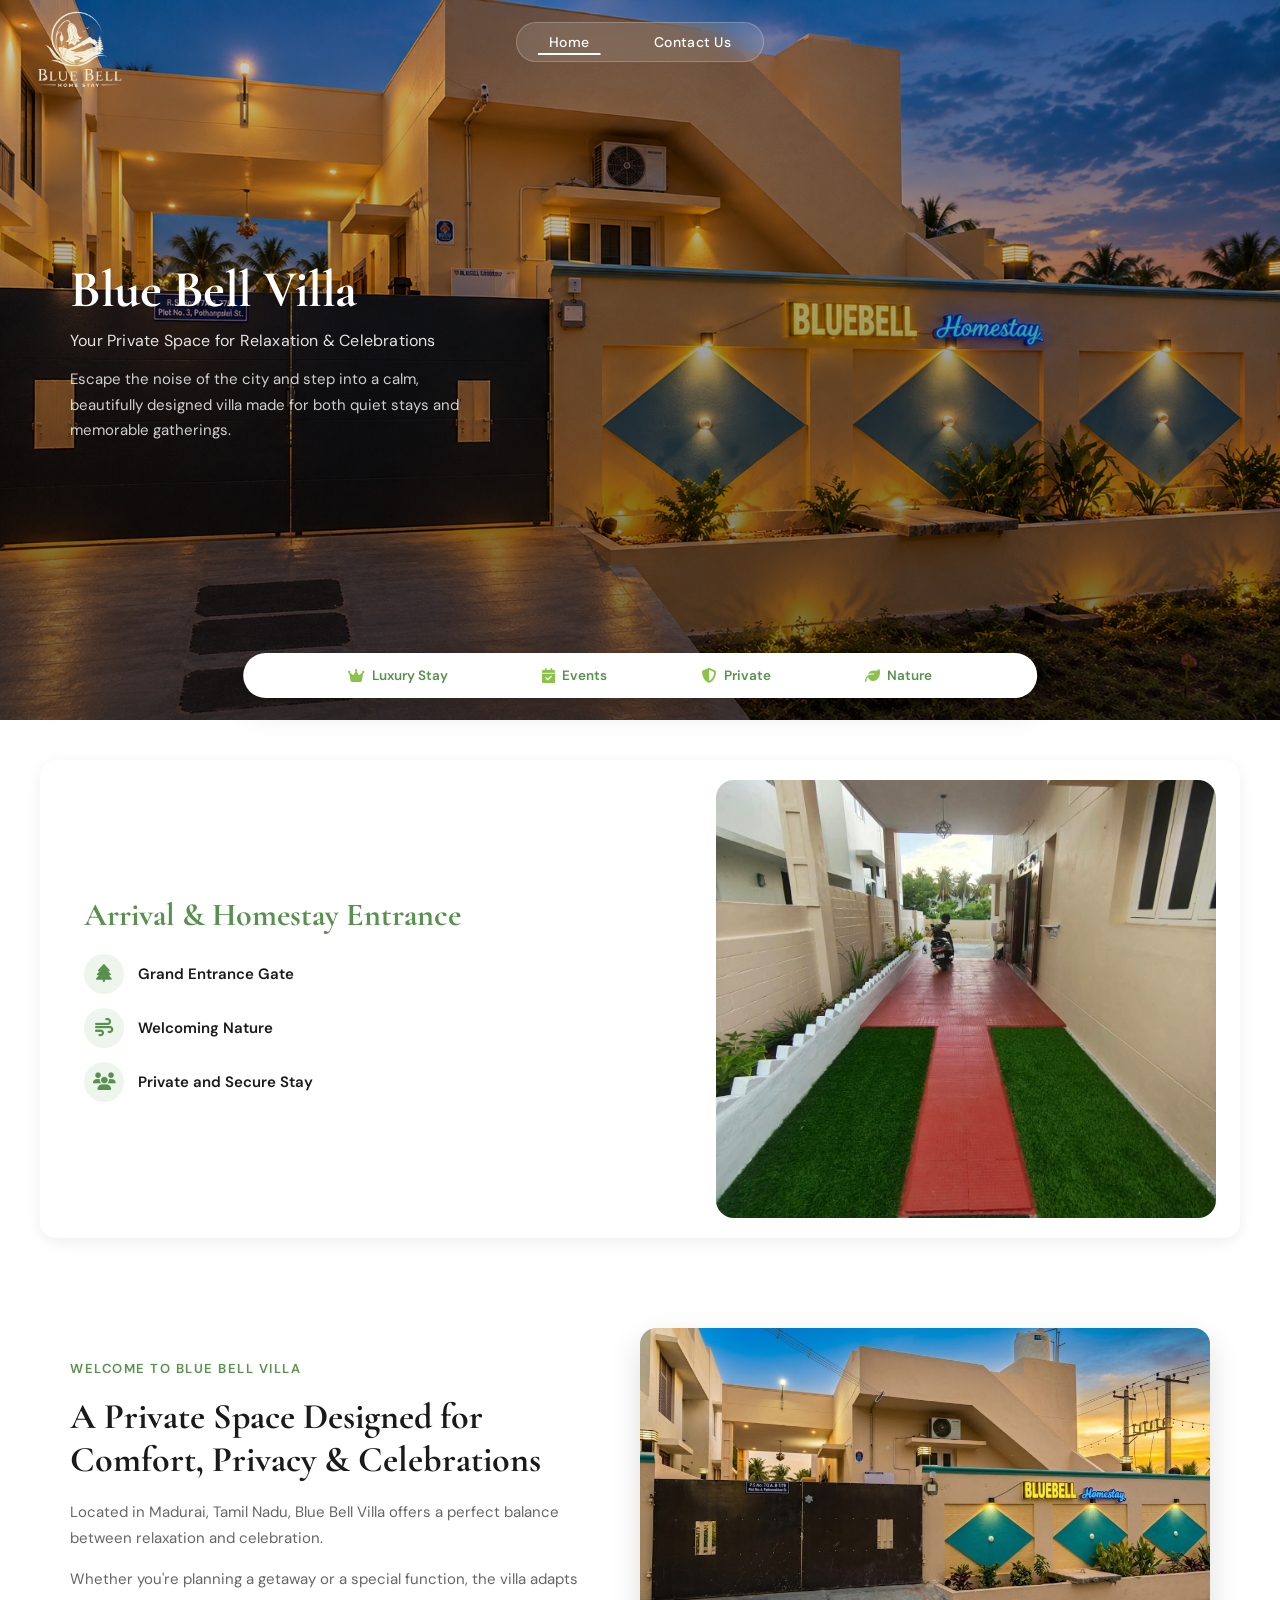
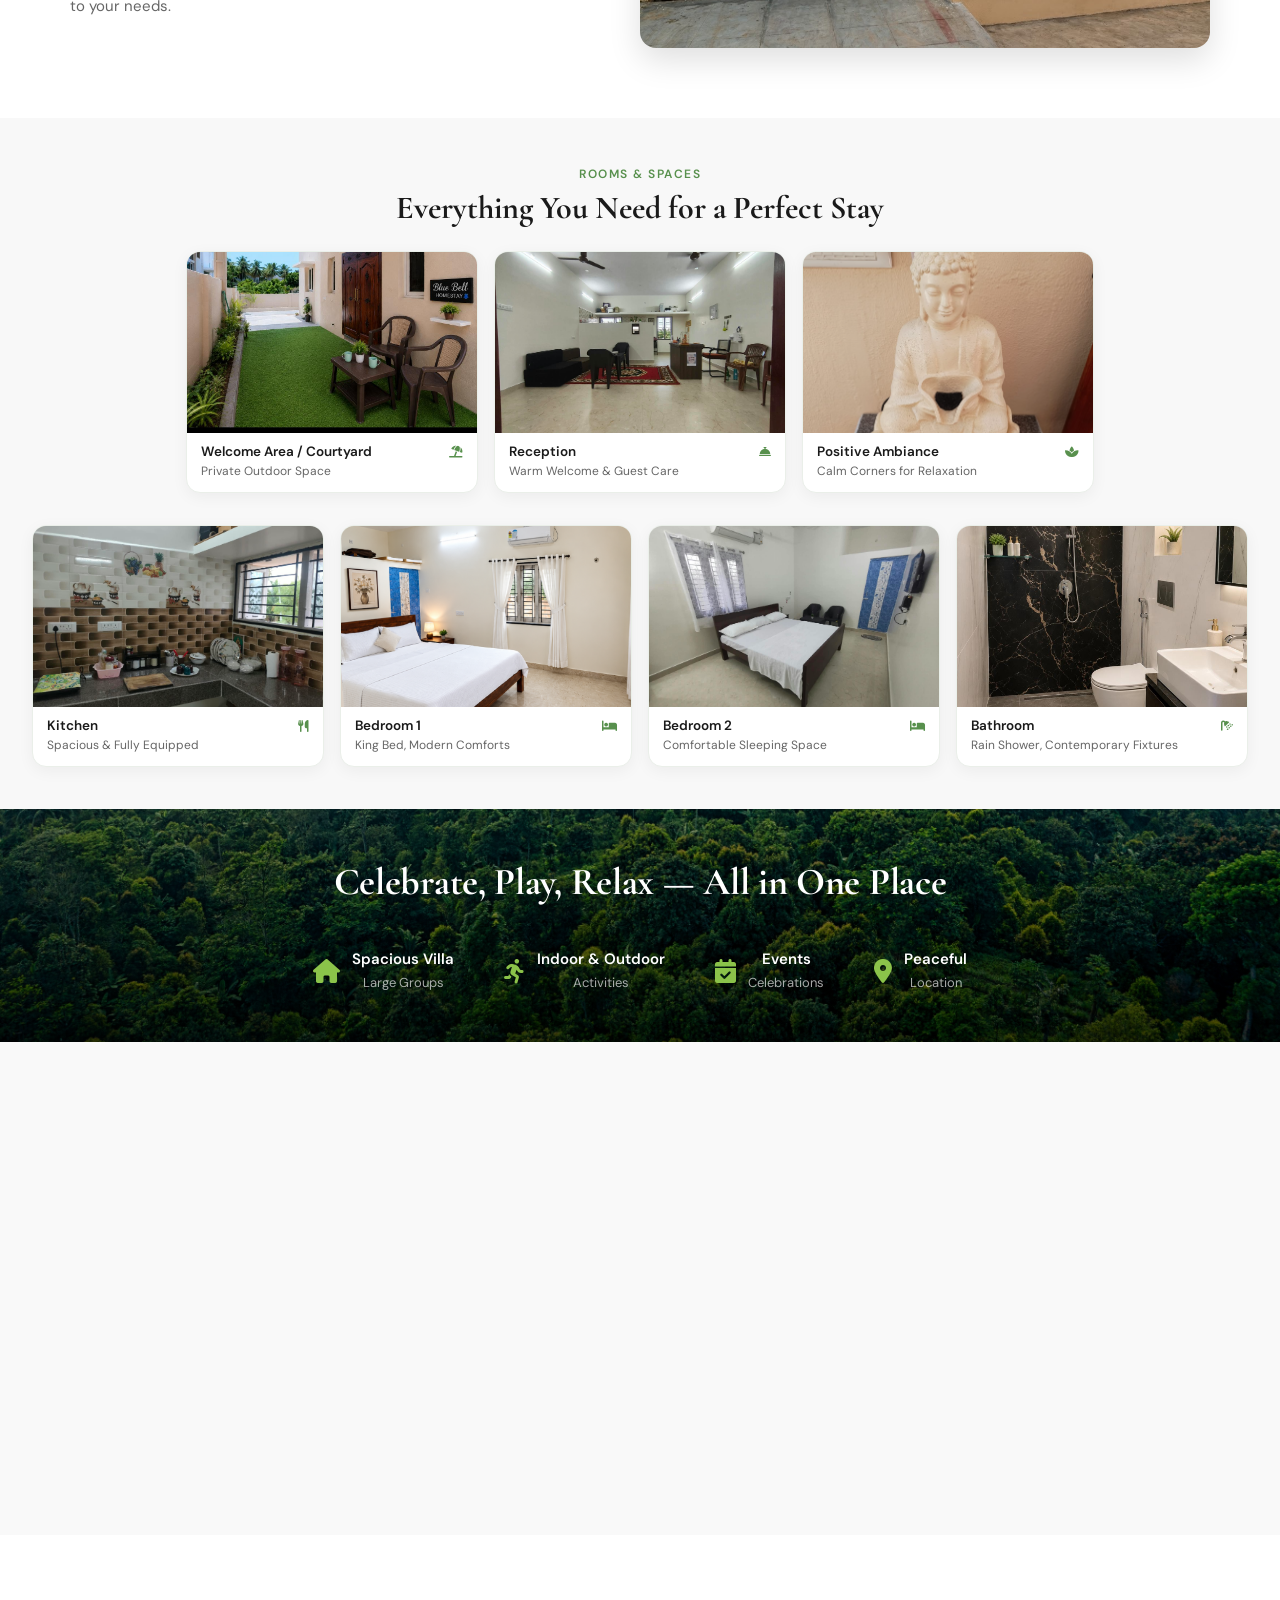
==== commit 55d8a254: "Bookings Added" ====
--- a/index.html
+++ b/index.html
@@ -59,11 +59,6 @@
     <div class="o-center reveal delay-2">
         <img src="images/Entrance.jpg" alt="Entrance">
     </div>
-
-    <div class="o-right reveal delay-3">
-        <h3>Ready to Plan Your Stay?</h3>
-        <a href="contact.html" class="book-btn">Book Your Stay Now</a>
-    </div>
 </div>
 
 <section class="main">
@@ -245,6 +240,18 @@
             <h4>60th Marriage Celebrations</h4>
             <p>Cherish milestones with a grand celebration.</p>
         </div>
+        <div class="o-right reveal delay-4">
+            <h3>Ready to Plan Your Stay?</h3>
+            <a href="contact.html" class="book-btn">Book Your Stay Now</a>
+            <div class="booking-platforms">
+                <a href="https://share.google/yVWfAIEmgRFamrNwo" class="platform-link airbnb" target="_blank" rel="noopener noreferrer" aria-label="Book on Airbnb">
+                    <img src="images/airbnb.svg" alt="Airbnb">
+                </a>
+                <a href="https://share.google/97nglwHyEklKpooJc" class="platform-link booking" target="_blank" rel="noopener noreferrer" aria-label="Book on Booking.com">
+                    <img src="images/booking.svg" alt="Booking.com">
+                </a>
+            </div>
+        </div>
     </div>
 </section>
 
@@ -258,7 +265,7 @@
             <p><i class="fa-solid fa-envelope"></i> bluebellstay2026@gmail.com</p>
         </div>
         <div class="footer-right">
-            <p><i class="fa-solid fa-location-dot"></i> Madurai</p>
+            <p><i class="fa-solid fa-location-dot"></i> Thuvariman, Madurai</p>
             <div class="social-icons">
                 <a href="https://www.facebook.com" target="_blank" rel="noopener noreferrer">
                     <i class="fa-brands fa-facebook"></i>
--- a/index.css
+++ b/index.css
@@ -520,11 +520,12 @@
 
 .occasion-cards {
     display: grid;
-    grid-template-columns: repeat(3, minmax(0, 300px));
-    justify-content: center;
+    grid-template-columns: repeat(4, 1fr);
     gap: 24px;
+    max-width: 1240px;
     margin: 0 auto;
     padding: 8px 4px;
+    align-items: stretch;
 }
 
 /* ─── O-CARD (hover fixed) ─── */
@@ -536,6 +537,9 @@
     padding-bottom: 16px;
     text-align: center;
     box-shadow: var(--shadow-sm);
+    display: flex;
+    flex-direction: column;
+    height: 100%;
 }
 
 .o-card img {
@@ -571,17 +575,20 @@
     gap: 36px;
     align-items: center;
     border-radius: var(--radius);
-    padding: 30px 20px;
+    padding: 20px 24px;
     background: white;
     box-shadow: var(--shadow-sm);
     max-width: 1200px;
     width: calc(100% - 60px);
-    margin: 50px auto 20px;
+    margin: 40px auto 20px;
 }
 
 .o-left {
     flex: 1;
     padding-left: 20px;
+    display: flex;
+    flex-direction: column;
+    justify-content: center;
 }
 
 .o-left > h2 {
@@ -589,14 +596,18 @@
     font-size: 32px;
     font-weight: 700;
     color: var(--green);
-    margin: 0 0 28px;
+    margin: 0 0 20px;
 }
 
 .o-feature {
     display: flex;
     align-items: center;
     gap: 14px;
-    margin-bottom: 18px;
+    margin-bottom: 14px;
+}
+
+.o-feature:last-child {
+    margin-bottom: 0;
 }
 
 .o-feature i {
@@ -623,7 +634,7 @@
     flex: 1;
     width: 100%;
     max-width: 500px;
-    aspect-ratio: 4 / 5;
+    aspect-ratio: 4 / 3.5;
     overflow: hidden;
     border-radius: 18px;
 }
@@ -642,10 +653,16 @@
 }
 
 .o-right {
-    flex: 1;
     background: var(--green-light);
-    padding: 30px 24px;
+    padding: 26px 22px;
     border-radius: var(--radius);
+    box-shadow: var(--shadow-sm);
+    display: flex;
+    flex-direction: column;
+    justify-content: center;
+    align-items: center;
+    text-align: center;
+    height: 100%;
 }
 
 .o-right h3 {
@@ -654,6 +671,7 @@
     font-weight: 700;
     color: var(--text-dark);
     margin: 0 0 14px;
+    line-height: 1.25;
 }
 
 .o-right button,
@@ -679,6 +697,42 @@
     transform: translateY(-2px);
 }
 
+/* ─── BOOKING PLATFORMS (Airbnb & Booking.com) ─── */
+.booking-platforms {
+    display: flex;
+    align-items: center;
+    justify-content: center;
+    gap: 16px;
+    margin-top: 14px;
+    flex-wrap: wrap;
+}
+
+.platform-link {
+    display: inline-flex;
+    padding-top: 20px;
+    align-items: center;
+    justify-content: center;
+    text-decoration: none;
+    transition: opacity 0.25s ease, transform 0.25s ease;
+}
+
+.platform-link:hover {
+    opacity: 0.78;
+    transform: translateY(-1px) scale(1.03);
+}
+
+.platform-link.airbnb img {
+    height: 20px;
+    width: auto;
+    display: block;
+}
+
+.platform-link.booking img {
+    height: 16px;
+    width: auto;
+    display: block;
+}
+
 /* ─── FOOTER ─── */
 
 .footer {
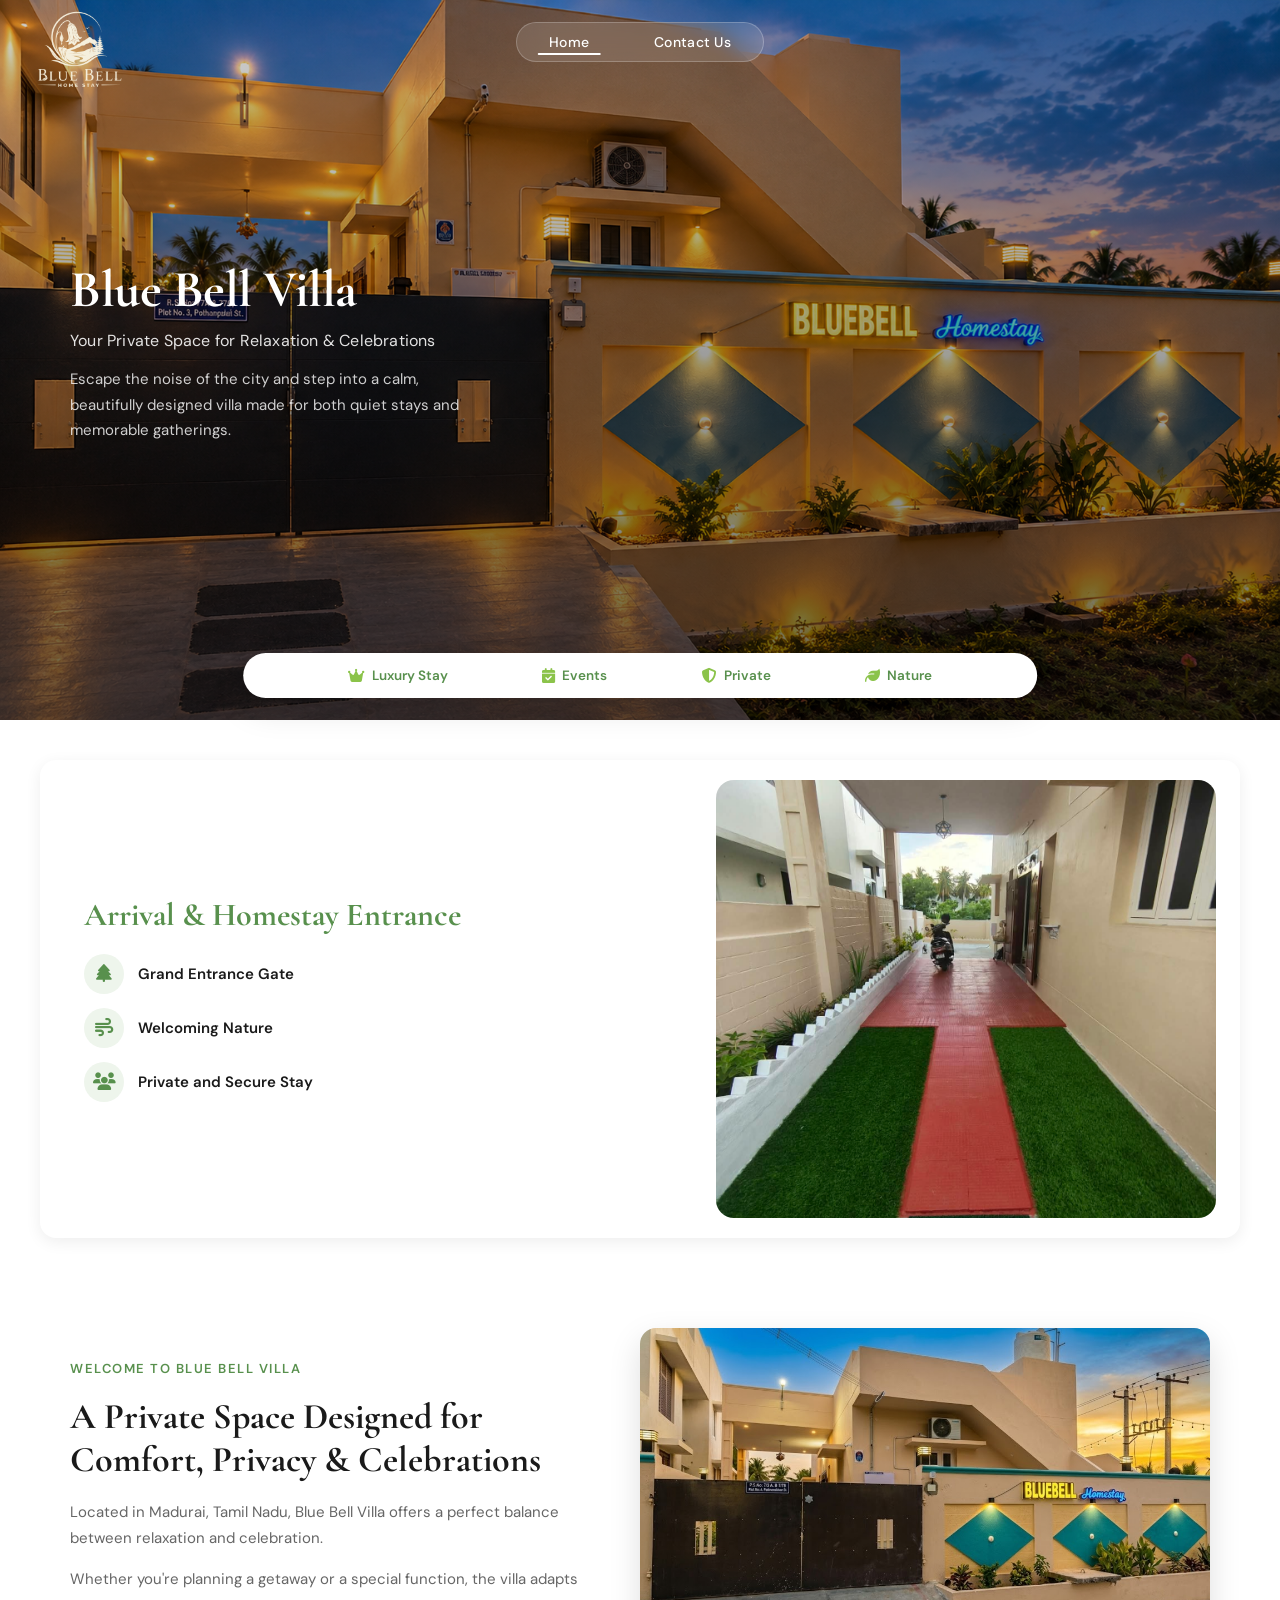
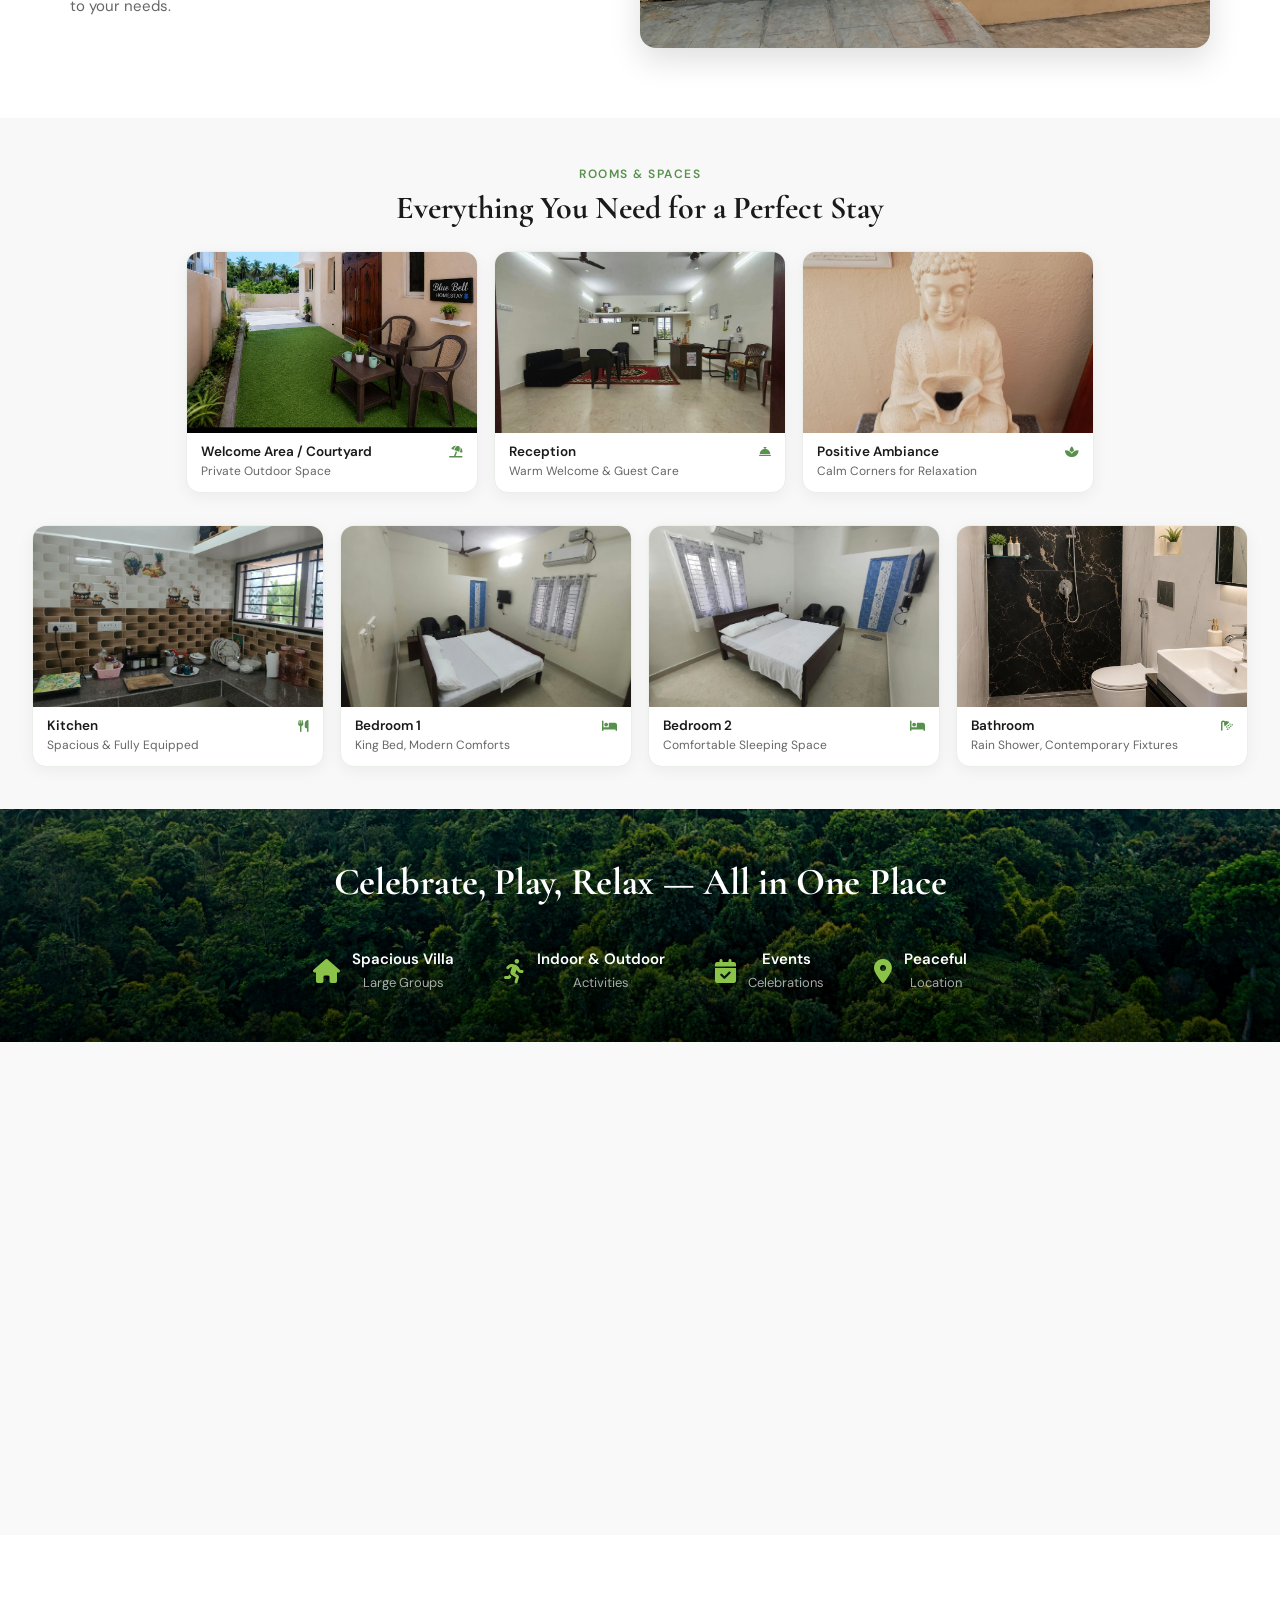
==== commit 66dba15e: "Facebook link and bedroom changes" ====
--- a/index.html
+++ b/index.html
@@ -1,5 +1,6 @@
 <!DOCTYPE html>
 <html lang="en">
+
 <head>
     <meta charset="UTF-8">
     <link rel="stylesheet" href="index.css">
@@ -10,300 +11,308 @@
 
 <body>
 
-<header class="reveal">
-    <div class="logo">
-        <img src="images/Logo.png" alt="Bluebell Logo">
+    <header class="reveal">
+        <div class="logo">
+            <img src="images/Logo.png" alt="Bluebell Logo">
+        </div>
+        <div class="navigate">
+            <a href="index.html" class="active">Home</a>
+            <a href="contact.html">Contact Us</a>
+        </div>
+    </header>
+
+    <section class="hero">
+        <div class="container">
+            <div class="intro reveal">
+                <h2>Blue Bell Villa</h2>
+                <h4>Your Private Space for Relaxation &amp; Celebrations</h4>
+                <p>Escape the noise of the city and step into a calm, beautifully designed villa made for both quiet
+                    stays and memorable gatherings.</p>
+            </div>
+        </div>
+
+        <div class="bottom-content reveal delay-2">
+            <div class="feature"><i class="fa-solid fa-crown"></i> Luxury Stay</div>
+            <div class="feature"><i class="fa-solid fa-calendar-check"></i> Events</div>
+            <div class="feature"><i class="fa-solid fa-shield-halved"></i> Private</div>
+            <div class="feature"><i class="fa-solid fa-leaf"></i> Nature</div>
+        </div>
+
+    </section>
+
+    <div class="occasion-bottom">
+        <div class="o-left reveal">
+            <h2>Arrival & Homestay Entrance</h2>
+            <div class="o-feature">
+                <i class="fa-solid fa-tree"></i>
+                <p>Grand Entrance Gate</p>
+            </div>
+            <div class="o-feature">
+                <i class="fa-solid fa-wind"></i>
+                <p>Welcoming Nature</p>
+            </div>
+
+            <div class="o-feature">
+                <i class="fa-solid fa-users"></i>
+                <p>Private and Secure Stay</p>
+            </div>
+        </div>
+
+        <div class="o-center reveal delay-2">
+            <img src="images/Entrance.jpg" alt="Entrance">
+        </div>
     </div>
-    <div class="navigate">
-        <a href="index.html" class="active">Home</a>
-        <a href="contact.html">Contact Us</a>
-    </div>
-</header>
-
-<section class="hero">
-    <div class="container">
-        <div class="intro reveal">
-            <h2>Blue Bell Villa</h2>
-            <h4>Your Private Space for Relaxation &amp; Celebrations</h4>
-            <p>Escape the noise of the city and step into a calm, beautifully designed villa made for both quiet stays and memorable gatherings.</p>
-        </div>
-    </div>
-
-    <div class="bottom-content reveal delay-2">
-        <div class="feature"><i class="fa-solid fa-crown"></i> Luxury Stay</div>
-        <div class="feature"><i class="fa-solid fa-calendar-check"></i> Events</div>
-        <div class="feature"><i class="fa-solid fa-shield-halved"></i> Private</div>
-        <div class="feature"><i class="fa-solid fa-leaf"></i> Nature</div>
-    </div>
-
-</section>
-
-<div class="occasion-bottom">
-    <div class="o-left reveal">
-        <h2>Arrival & Homestay Entrance</h2>
-        <div class="o-feature">
-            <i class="fa-solid fa-tree"></i>
-            <p>Grand Entrance Gate</p>
-        </div>
-        <div class="o-feature">
-            <i class="fa-solid fa-wind"></i>
-            <p>Welcoming Nature</p>
-        </div>
-
-        <div class="o-feature">
-            <i class="fa-solid fa-users"></i>
-            <p>Private and Secure Stay</p>
-        </div>
-    </div>
-
-    <div class="o-center reveal delay-2">
-        <img src="images/Entrance.jpg" alt="Entrance">
-    </div>
-</div>
-
-<section class="main">
-    <div class="container">
-        <div class="welcome-section reveal">
-            <p>Welcome to Blue Bell Villa</p>
-            <h2>A Private Space Designed for Comfort, Privacy &amp; Celebrations</h2>
-            <p>Located in Madurai, Tamil Nadu, Blue Bell Villa offers a perfect balance between relaxation and celebration.</p>
-            <p>Whether you're planning a getaway or a special function, the villa adapts to your needs.</p>
-        </div>
-        <img src="./images/Outdoor.jpeg" alt="resort-image" class="reveal delay-2">
-    </div>
-</section>
-
-<section class="rooms">
-    <div class="rooms-header reveal">
-        <p class="sub-title">Rooms &amp; Spaces</p>
-        <h2>Everything You Need for a Perfect Stay</h2>
-    </div>
-
-    <div class="rooms-grid">
-        <!-- ROW 1 / CARD 1: Welcome Area / Courtyard -->
-        <div class="card card-courtyard reveal delay-1">
-            <div class="room-image-wrap">
-                <img src="images/Courtyard.jpg" alt="Welcome Area / Courtyard" class="room-img" loading="lazy">
-            </div>
-            <div class="card-info">
-                <div class="card-title-row">
-                    <h4>Welcome Area / Courtyard</h4>
-                    <i class="fa-solid fa-umbrella-beach"></i>
-                </div>
-                <p>Private Outdoor Space</p>
-            </div>
-        </div>
-
-        <!-- ROW 1 / CARD 2: Reception -->
-        <div class="card card-reception reveal delay-2">
-            <div class="room-image-wrap">
-                <img src="images/Reception.jpg" alt="Reception" class="room-img" loading="lazy">
-            </div>
-            <div class="card-info">
-                <div class="card-title-row">
-                    <h4>Reception</h4>
-                    <i class="fa-solid fa-bell-concierge"></i>
-                </div>
-                <p>Warm Welcome &amp; Guest Care</p>
-            </div>
-        </div>
-
-        <!-- ROW 1 / CARD 3: Positive Ambiance -->
-        <div class="card card-ambiance reveal delay-3">
-            <div class="room-image-wrap">
-                <img src="images/Buddha.png" alt="Positive Ambiance" class="room-img" loading="lazy">
-            </div>
-            <div class="card-info">
-                <div class="card-title-row">
-                    <h4>Positive Ambiance</h4>
-                    <i class="fa-solid fa-spa"></i>
-                </div>
-                <p>Calm Corners for Relaxation</p>
-            </div>
-        </div>
-
-        <div class="rooms-row-break"></div>
-
-        <!-- ROW 2 / CARD 4: Kitchen -->
-        <div class="card card-kitchen reveal delay-4">
-            <div class="room-image-wrap">
-                <img src="images/Kitchen.jpg" alt="Kitchen" class="room-img" loading="lazy">
-            </div>
-            <div class="card-info">
-                <div class="card-title-row">
-                    <h4>Kitchen</h4>
-                    <i class="fa-solid fa-utensils"></i>
-                </div>
-                <p>Spacious &amp; Fully Equipped</p>
-            </div>
-        </div>
-
-        <!-- ROW 2 / CARD 5: Bedroom 1 -->
-        <div class="card card-bedroom-1 reveal delay-5">
-            <div class="room-image-wrap">
-                <img src="images/Bedroom.png" alt="Bedroom 1" class="room-img" loading="lazy">
-            </div>
-            <div class="card-info">
-                <div class="card-title-row">
-                    <h4>Bedroom 1</h4>
-                    <i class="fa-solid fa-bed"></i>
-                </div>
-                <p>King Bed, Modern Comforts</p>
-            </div>
-        </div>
-
-        <!-- ROW 2 / CARD 6: Bedroom 2 -->
-        <div class="card card-bedroom-2 reveal delay-6">
-            <div class="room-image-wrap">
-                <img src="images/Second_Bedroom.png" alt="Bedroom 2" class="room-img" loading="lazy">
-            </div>
-            <div class="card-info">
-                <div class="card-title-row">
-                    <h4>Bedroom 2</h4>
-                    <i class="fa-solid fa-bed"></i>
-                </div>
-                <p>Comfortable Sleeping Space</p>
-            </div>
-        </div>
-
-        <!-- ROW 2 / CARD 7: Bathroom -->
-        <div class="card card-bathroom reveal delay-7">
-            <div class="room-image-wrap">
-                <img src="images/Bathroom.jpg" alt="Bathroom" class="room-img" loading="lazy">
-            </div>
-            <div class="card-info">
-                <div class="card-title-row">
-                    <h4>Bathroom</h4>
-                    <i class="fa-solid fa-shower"></i>
-                </div>
-                <p>Rain Shower, Contemporary Fixtures</p>
-            </div>
-        </div>
-    </div>
-</section>
-
-<section class="sm-sec">
-    <div class="sm-div">
-        <h1 class="reveal">Celebrate, Play, Relax — All in One Place</h1>
-        <div class="feature-strip">
-            <div class="feature-item reveal delay-1">
-                <i class="fa-solid fa-house"></i>
-                <div>
-                    <p>Spacious Villa</p>
-                    <span>Large Groups</span>
-                </div>
-            </div>
-            <div class="feature-item reveal delay-2">
-                <i class="fa-solid fa-person-running"></i>
-                <div>
-                    <p>Indoor &amp; Outdoor</p>
-                    <span>Activities</span>
-                </div>
-            </div>
-            <div class="feature-item reveal delay-3">
-                <i class="fa-solid fa-calendar-check"></i>
-                <div>
-                    <p>Events</p>
-                    <span>Celebrations</span>
-                </div>
-            </div>
-            <div class="feature-item reveal delay-4">
-                <i class="fa-solid fa-location-dot"></i>
-                <div>
-                    <p>Peaceful</p>
-                    <span>Location</span>
-                </div>
-            </div>
-        </div>
-    </div>
-</section>
-
-
-<section class="occasion">
-    <div class="occasion-header reveal">
-        <h2>Perfect For Every Occasion</h2>
-    </div>
-
-    <div class="occasion-cards">
-        <div class="o-card reveal delay-1">
-            <img src="images/birthday parties.jpg" alt="Birthday Parties">
-            <h4>Birthday Parties</h4>
-            <p>Make birthdays memorable with your loved ones.</p>
-        </div>
-        <div class="o-card reveal delay-2">
-            <img src="images/Haldi.jpg" alt="Haldi Functions">
-            <h4>Haldi Functions</h4>
-            <p>Celebrate traditions with joy &amp; togetherness.</p>
-        </div>
-        <div class="o-card reveal delay-3">
-            <img src="images/60th marriage.jpg" alt="60th Marriage Celebrations">
-            <h4>60th Marriage Celebrations</h4>
-            <p>Cherish milestones with a grand celebration.</p>
-        </div>
-        <div class="o-right reveal delay-4">
-            <h3>Ready to Plan Your Stay?</h3>
-            <a href="contact.html" class="book-btn">Book Your Stay Now</a>
-            <div class="booking-platforms">
-                <a href="https://share.google/yVWfAIEmgRFamrNwo" class="platform-link airbnb" target="_blank" rel="noopener noreferrer" aria-label="Book on Airbnb">
-                    <img src="images/airbnb.svg" alt="Airbnb">
+
+    <section class="main">
+        <div class="container">
+            <div class="welcome-section reveal">
+                <p>Welcome to Blue Bell Villa</p>
+                <h2>A Private Space Designed for Comfort, Privacy &amp; Celebrations</h2>
+                <p>Located in Madurai, Tamil Nadu, Blue Bell Villa offers a perfect balance between relaxation and
+                    celebration.</p>
+                <p>Whether you're planning a getaway or a special function, the villa adapts to your needs.</p>
+            </div>
+            <img src="./images/Outdoor.jpeg" alt="resort-image" class="reveal delay-2">
+        </div>
+    </section>
+
+    <section class="rooms">
+        <div class="rooms-header reveal">
+            <p class="sub-title">Rooms &amp; Spaces</p>
+            <h2>Everything You Need for a Perfect Stay</h2>
+        </div>
+
+        <div class="rooms-grid">
+            <!-- ROW 1 / CARD 1: Welcome Area / Courtyard -->
+            <div class="card card-courtyard reveal delay-1">
+                <div class="room-image-wrap">
+                    <img src="images/Courtyard.jpg" alt="Welcome Area / Courtyard" class="room-img" loading="lazy">
+                </div>
+                <div class="card-info">
+                    <div class="card-title-row">
+                        <h4>Welcome Area / Courtyard</h4>
+                        <i class="fa-solid fa-umbrella-beach"></i>
+                    </div>
+                    <p>Private Outdoor Space</p>
+                </div>
+            </div>
+
+            <!-- ROW 1 / CARD 2: Reception -->
+            <div class="card card-reception reveal delay-2">
+                <div class="room-image-wrap">
+                    <img src="images/Reception.jpg" alt="Reception" class="room-img" loading="lazy">
+                </div>
+                <div class="card-info">
+                    <div class="card-title-row">
+                        <h4>Reception</h4>
+                        <i class="fa-solid fa-bell-concierge"></i>
+                    </div>
+                    <p>Warm Welcome &amp; Guest Care</p>
+                </div>
+            </div>
+
+            <!-- ROW 1 / CARD 3: Positive Ambiance -->
+            <div class="card card-ambiance reveal delay-3">
+                <div class="room-image-wrap">
+                    <img src="images/Buddha.png" alt="Positive Ambiance" class="room-img" loading="lazy">
+                </div>
+                <div class="card-info">
+                    <div class="card-title-row">
+                        <h4>Positive Ambiance</h4>
+                        <i class="fa-solid fa-spa"></i>
+                    </div>
+                    <p>Calm Corners for Relaxation</p>
+                </div>
+            </div>
+
+            <div class="rooms-row-break"></div>
+
+            <!-- ROW 2 / CARD 4: Kitchen -->
+            <div class="card card-kitchen reveal delay-4">
+                <div class="room-image-wrap">
+                    <img src="images/Kitchen.jpg" alt="Kitchen" class="room-img" loading="lazy">
+                </div>
+                <div class="card-info">
+                    <div class="card-title-row">
+                        <h4>Kitchen</h4>
+                        <i class="fa-solid fa-utensils"></i>
+                    </div>
+                    <p>Spacious &amp; Fully Equipped</p>
+                </div>
+            </div>
+
+            <!-- ROW 2 / CARD 5: Bedroom 1 -->
+            <div class="card card-bedroom-1 reveal delay-5">
+                <div class="room-image-wrap">
+                    <img src="images/Bedroom.png" alt="Bedroom 1" class="room-img" loading="lazy">
+                </div>
+                <div class="card-info">
+                    <div class="card-title-row">
+                        <h4>Bedroom 1</h4>
+                        <i class="fa-solid fa-bed"></i>
+                    </div>
+                    <p>King Bed, Modern Comforts</p>
+                </div>
+            </div>
+
+            <!-- ROW 2 / CARD 6: Bedroom 2 -->
+            <div class="card card-bedroom-2 reveal delay-6">
+                <div class="room-image-wrap">
+                    <img src="images/Second_Bedroom.png" alt="Bedroom 2" class="room-img" loading="lazy">
+                </div>
+                <div class="card-info">
+                    <div class="card-title-row">
+                        <h4>Bedroom 2</h4>
+                        <i class="fa-solid fa-bed"></i>
+                    </div>
+                    <p>Comfortable Sleeping Space</p>
+                </div>
+            </div>
+
+            <!-- ROW 2 / CARD 7: Bathroom -->
+            <div class="card card-bathroom reveal delay-7">
+                <div class="room-image-wrap">
+                    <img src="images/Bathroom.jpg" alt="Bathroom" class="room-img" loading="lazy">
+                </div>
+                <div class="card-info">
+                    <div class="card-title-row">
+                        <h4>Bathroom</h4>
+                        <i class="fa-solid fa-shower"></i>
+                    </div>
+                    <p>Rain Shower, Contemporary Fixtures</p>
+                </div>
+            </div>
+        </div>
+    </section>
+
+    <section class="sm-sec">
+        <div class="sm-div">
+            <h1 class="reveal">Celebrate, Play, Relax — All in One Place</h1>
+            <div class="feature-strip">
+                <div class="feature-item reveal delay-1">
+                    <i class="fa-solid fa-house"></i>
+                    <div>
+                        <p>Spacious Villa</p>
+                        <span>Large Groups</span>
+                    </div>
+                </div>
+                <div class="feature-item reveal delay-2">
+                    <i class="fa-solid fa-person-running"></i>
+                    <div>
+                        <p>Indoor &amp; Outdoor</p>
+                        <span>Activities</span>
+                    </div>
+                </div>
+                <div class="feature-item reveal delay-3">
+                    <i class="fa-solid fa-calendar-check"></i>
+                    <div>
+                        <p>Events</p>
+                        <span>Celebrations</span>
+                    </div>
+                </div>
+                <div class="feature-item reveal delay-4">
+                    <i class="fa-solid fa-location-dot"></i>
+                    <div>
+                        <p>Peaceful</p>
+                        <span>Location</span>
+                    </div>
+                </div>
+            </div>
+        </div>
+    </section>
+
+
+    <section class="occasion">
+        <div class="occasion-header reveal">
+            <h2>Perfect For Every Occasion</h2>
+        </div>
+
+        <div class="occasion-cards">
+            <div class="o-card reveal delay-1">
+                <img src="images/birthday parties.jpg" alt="Birthday Parties">
+                <h4>Birthday Parties</h4>
+                <p>Make birthdays memorable with your loved ones.</p>
+            </div>
+            <div class="o-card reveal delay-2">
+                <img src="images/Haldi.jpg" alt="Haldi Functions">
+                <h4>Haldi Functions</h4>
+                <p>Celebrate traditions with joy &amp; togetherness.</p>
+            </div>
+            <div class="o-card reveal delay-3">
+                <img src="images/60th marriage.jpg" alt="60th Marriage Celebrations">
+                <h4>60th Marriage Celebrations</h4>
+                <p>Cherish milestones with a grand celebration.</p>
+            </div>
+            <div class="o-right reveal delay-4">
+                <h3>Ready to Plan Your Stay?</h3>
+                <a href="contact.html" class="book-btn">Book Your Stay Now</a>
+                <div class="booking-platforms">
+                    <a href="https://share.google/yVWfAIEmgRFamrNwo" class="platform-link airbnb" target="_blank"
+                        rel="noopener noreferrer" aria-label="Book on Airbnb">
+                        <img src="images/airbnb.svg" alt="Airbnb">
+                    </a>
+                    <a href="https://share.google/97nglwHyEklKpooJc" class="platform-link booking" target="_blank"
+                        rel="noopener noreferrer" aria-label="Book on Booking.com">
+                        <img src="images/booking.svg" alt="Booking.com">
+                    </a>
+                </div>
+            </div>
+        </div>
+    </section>
+
+    <footer class="footer reveal">
+        <div class="footer-container">
+            <div class="footer-left">
+                <img src="images/Logo.png" alt="Bluebell Logo">
+            </div>
+            <div class="footer-center">
+                <p><i class="fa-solid fa-phone"></i> +91 91509 25699</p>
+                <p><i class="fa-solid fa-envelope"></i> bluebellstay2026@gmail.com</p>
+            </div>
+            <div class="footer-right">
+                <a href="https://maps.app.goo.gl/ifYkj6QKAnewDG5o6?g_st=aw" target="_blank" rel="noopener noreferrer">
+                    <p><i class="fa-solid fa-location-dot"></i> Thuvariman, Madurai</p>
                 </a>
-                <a href="https://share.google/97nglwHyEklKpooJc" class="platform-link booking" target="_blank" rel="noopener noreferrer" aria-label="Book on Booking.com">
-                    <img src="images/booking.svg" alt="Booking.com">
-                </a>
-            </div>
-        </div>
-    </div>
-</section>
-
-<footer class="footer reveal">
-    <div class="footer-container">
-        <div class="footer-left">
-            <img src="images/Logo.png" alt="Bluebell Logo">
-        </div>
-        <div class="footer-center">
-            <p><i class="fa-solid fa-phone"></i> +91 91509 25699</p>
-            <p><i class="fa-solid fa-envelope"></i> bluebellstay2026@gmail.com</p>
-        </div>
-        <div class="footer-right">
-            <p><i class="fa-solid fa-location-dot"></i> Thuvariman, Madurai</p>
-            <div class="social-icons">
-                <a href="https://www.facebook.com" target="_blank" rel="noopener noreferrer">
-                    <i class="fa-brands fa-facebook"></i>
-                </a>
-                <a href="https://www.instagram.com/bluebell_homestay_madurai?stkn=MTZyZWpzeXJ6aXp2YQ==" target="_blank" rel="noopener noreferrer">
-                    <i class="fa-brands fa-instagram"></i>
-                </a>
-                <a href="https://wa.me/919150925699" target="_blank" rel="noopener noreferrer">
-                    <i class="fa-brands fa-whatsapp"></i>
-                </a>
-            </div>
-        </div>
-    </div>
-</footer>
-
-<script>
-    const reveals = document.querySelectorAll(".reveal");
-    const roomsSection = document.querySelector(".rooms");
-    const roomCards = document.querySelectorAll(".rooms-grid .card");
-
-    function revealOnScroll() {
-        const trigger = window.innerHeight * 0.88;
-
-        if (roomsSection && roomsSection.getBoundingClientRect().top < trigger) {
-            roomCards.forEach(card => card.classList.add("active"));
+                <div class="social-icons">
+                    <a href="https://www.facebook.com/share/18QwqYPYuz/" target="_blank" rel="noopener noreferrer">
+                        <i class="fa-brands fa-facebook"></i>
+                    </a>
+                    <a href="https://www.instagram.com/bluebell_homestay_madurai?stkn=MTZyZWpzeXJ6aXp2YQ=="
+                        target="_blank" rel="noopener noreferrer">
+                        <i class="fa-brands fa-instagram"></i>
+                    </a>
+                    <a href="https://wa.me/919150925699" target="_blank" rel="noopener noreferrer">
+                        <i class="fa-brands fa-whatsapp"></i>
+                    </a>
+                </div>
+            </div>
+        </div>
+    </footer>
+
+    <script>
+        const reveals = document.querySelectorAll(".reveal");
+        const roomsSection = document.querySelector(".rooms");
+        const roomCards = document.querySelectorAll(".rooms-grid .card");
+
+        function revealOnScroll() {
+            const trigger = window.innerHeight * 0.88;
+
+            if (roomsSection && roomsSection.getBoundingClientRect().top < trigger) {
+                roomCards.forEach(card => card.classList.add("active"));
+            }
+
+            reveals.forEach(el => {
+                if (el.getBoundingClientRect().top < trigger) {
+                    el.classList.add("active");
+                }
+            });
         }
 
-        reveals.forEach(el => {
-            if (el.getBoundingClientRect().top < trigger) {
-                el.classList.add("active");
-            }
-        });
-    }
-
-    window.addEventListener("scroll", revealOnScroll);
-
-    setTimeout(revealOnScroll, 80);
-</script>
+        window.addEventListener("scroll", revealOnScroll);
+
+        setTimeout(revealOnScroll, 80);
+    </script>
 
 </body>
+
 </html>
--- a/index.css
+++ b/index.css
@@ -781,6 +781,10 @@
     color: var(--green-accent);
     transform: translateY(-2px);
 }
+.footer-right > a {
+    color: inherit;
+    text-decoration: none;
+}
 
 /* ─── REVEAL ANIMATION ─── */
 /* This is the ONLY place opacity transition lives */
